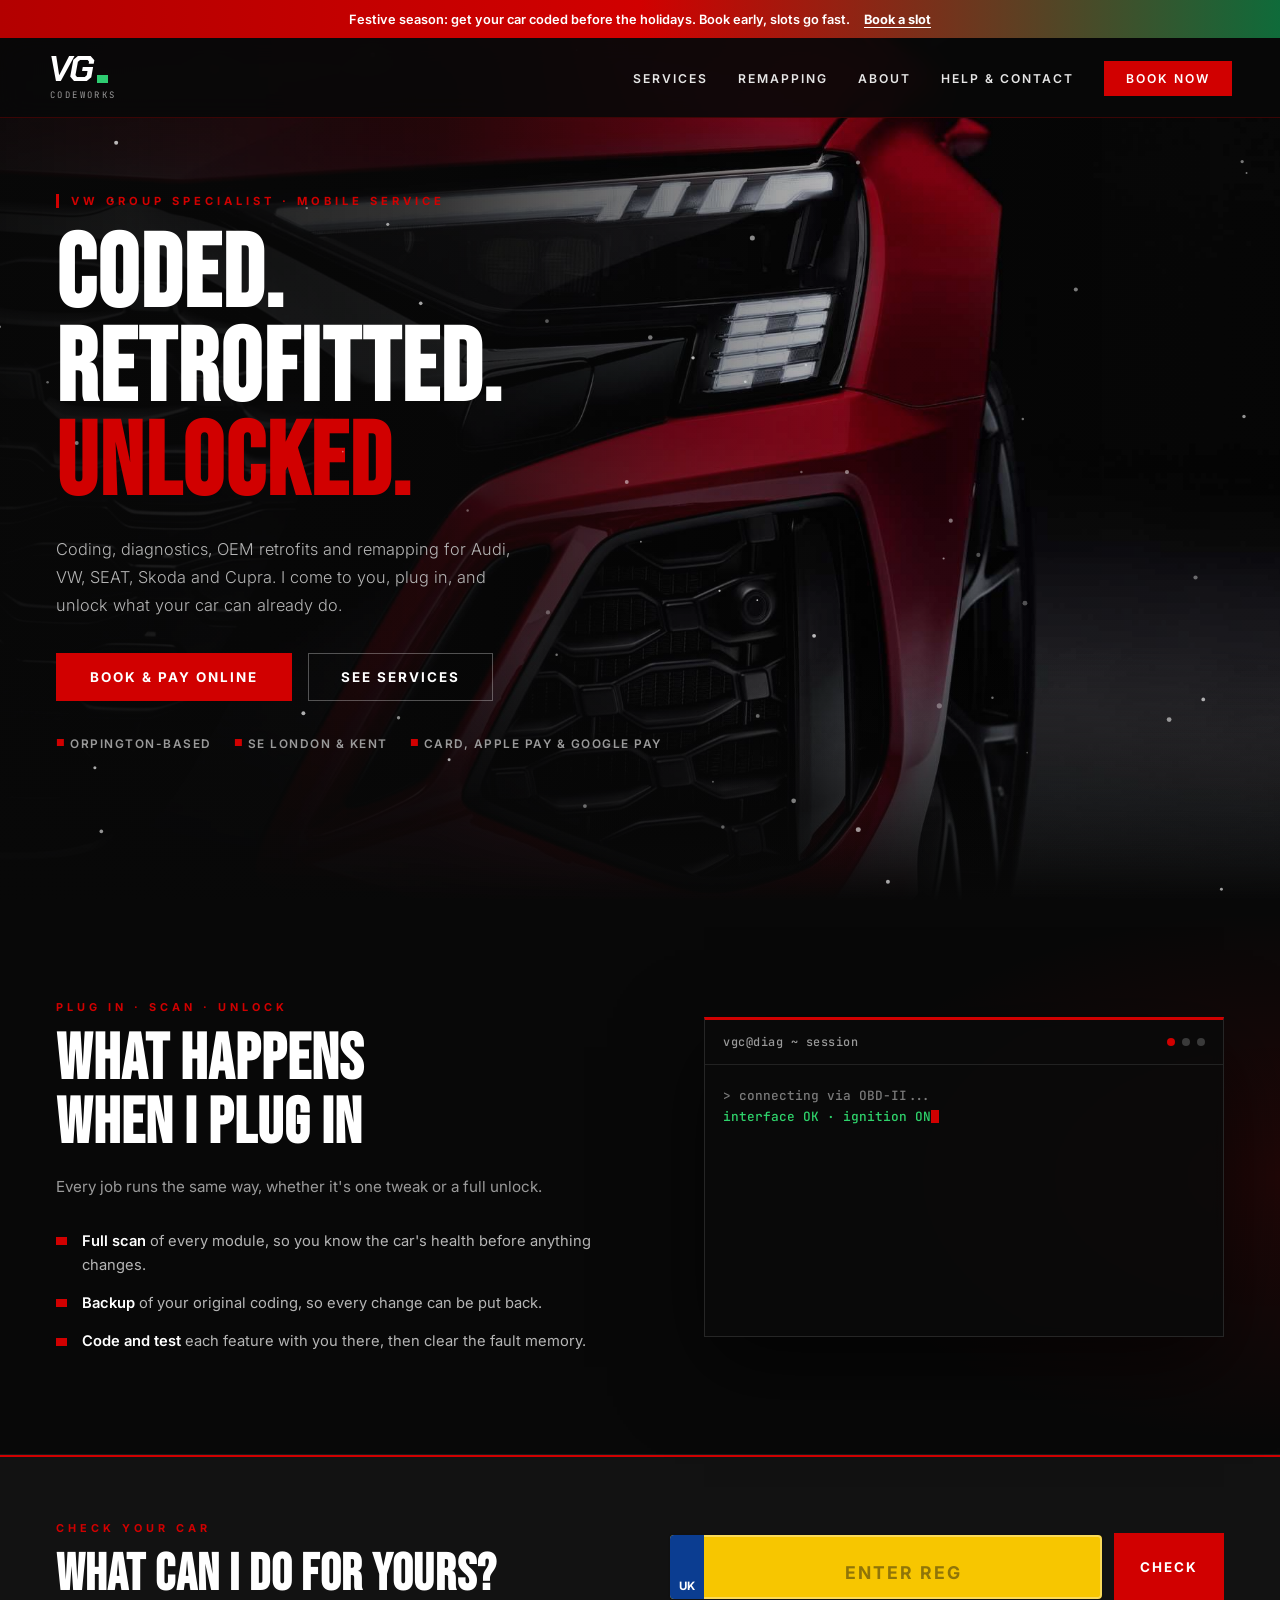
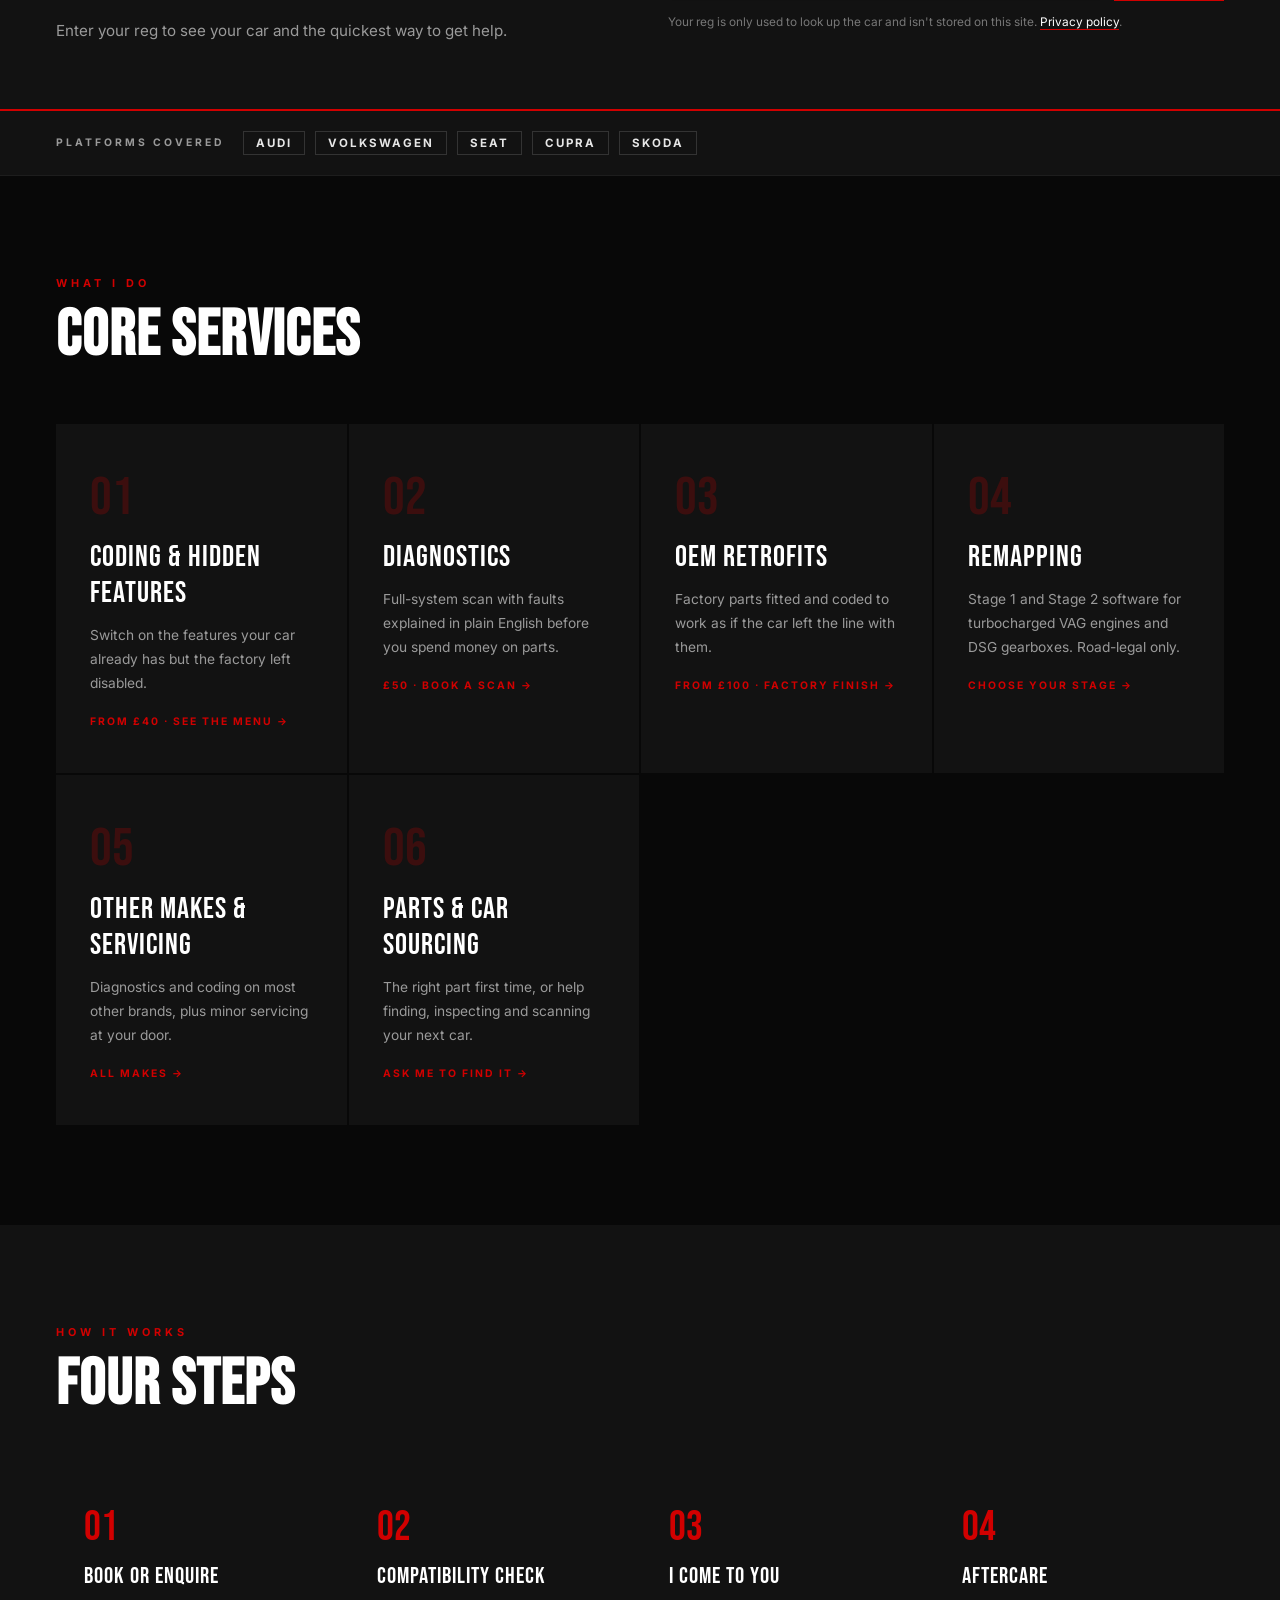
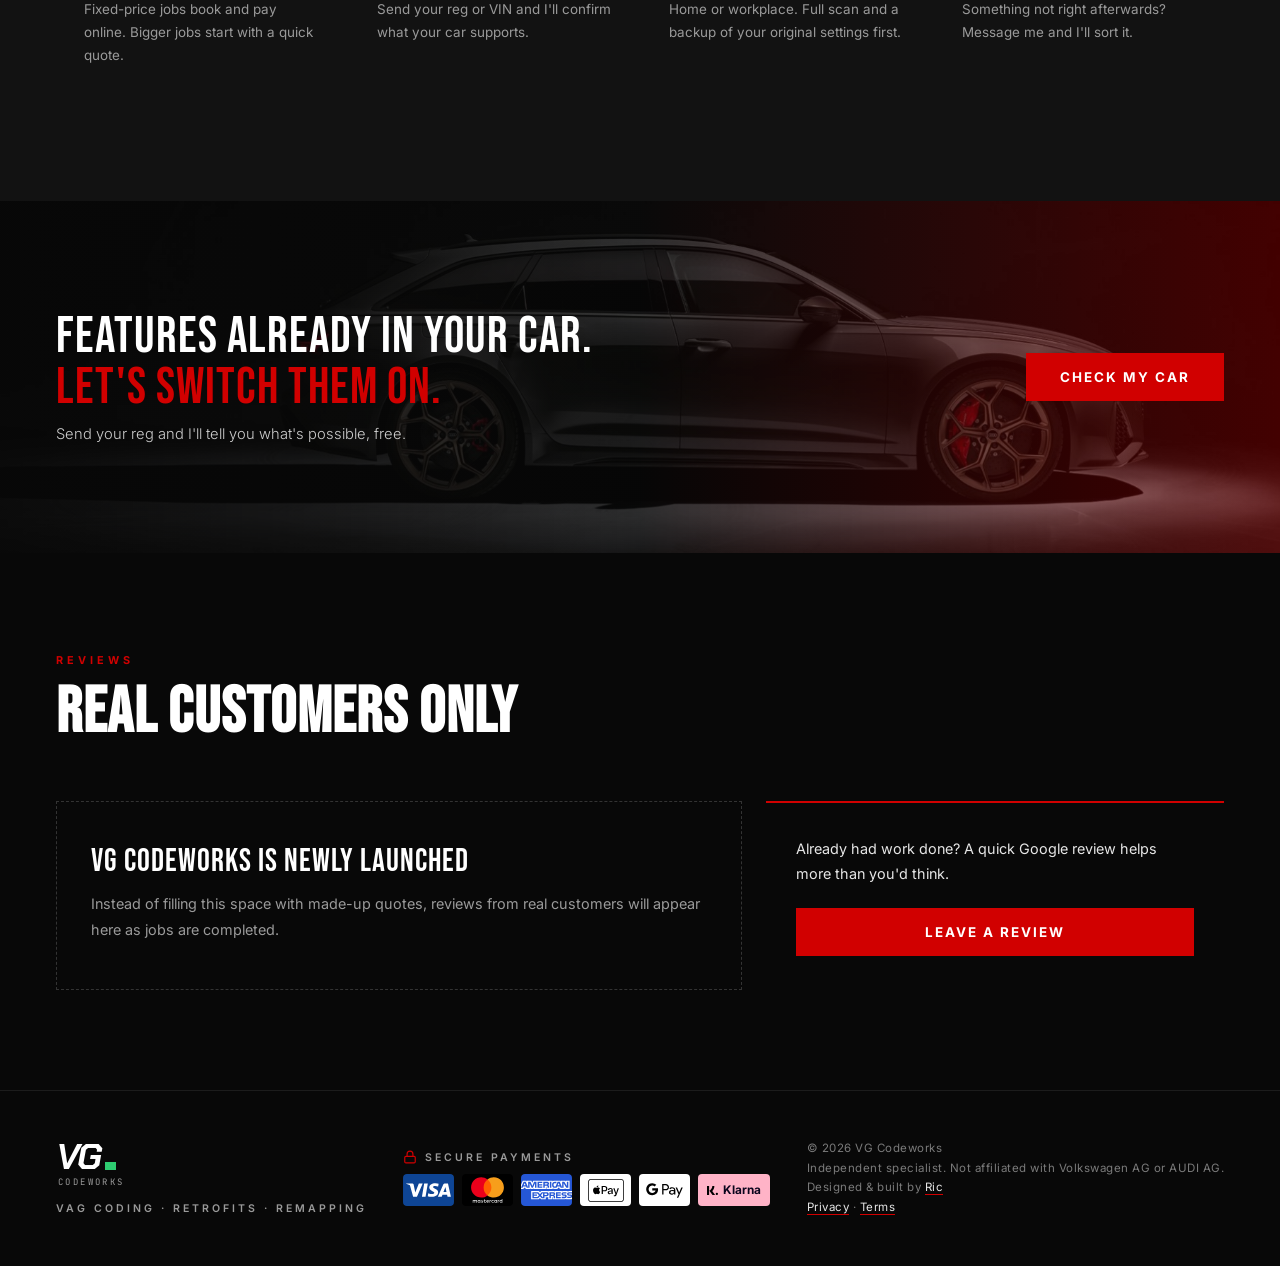
==== index.html @ bcd0b263 "Add files via upload" ====
<!DOCTYPE html>
<html lang="en-GB">
<head>
<meta charset="UTF-8">
<meta name="viewport" content="width=device-width, initial-scale=1.0">
<title>VG Codeworks | VAG Coding, Retrofits &amp; Remapping · South East London</title>
<meta name="description" content="Mobile VW Group coding, diagnostics, OEM retrofits and remapping for Audi, VW, SEAT, Skoda and Cupra. Based in Orpington, covering South East London and Kent.">
<meta name="theme-color" content="#080808">
<!-- EDIT: replace the domain once purchased (here and on every page) -->
<link rel="canonical" href="https://www.vgcodeworks.co.uk/">
<meta property="og:title" content="VG Codeworks | VAG Coding, Retrofits &amp; Remapping">
<meta property="og:description" content="Mobile VW Group coding, retrofits and remapping. Book and pay online. Orpington · South East London · Kent.">
<meta property="og:type" content="website">
<meta property="og:image" content="https://www.vgcodeworks.co.uk/images/hero-2.jpg">
<link rel="icon" href="images/icons/favicon.ico" sizes="any">
<link rel="icon" href="images/icons/icon.svg" type="image/svg+xml">
<link rel="apple-touch-icon" href="images/icons/apple-touch-icon.png">
<link rel="preconnect" href="https://fonts.googleapis.com">
<link rel="preconnect" href="https://fonts.gstatic.com" crossorigin>
<link href="https://fonts.googleapis.com/css2?family=Bebas+Neue&family=Chakra+Petch:ital,wght@1,700&family=Inter:wght@300;400;600;700&family=JetBrains+Mono:wght@500&display=swap" rel="stylesheet">
<link rel="preload" as="image" href="images/hero-2.jpg">
<link rel="stylesheet" href="styles.css">
<!-- EDIT: update email and URL once the domain is live -->
<script type="application/ld+json">
{
  "@context": "https://schema.org",
  "@type": "AutoRepair",
  "name": "VG Codeworks",
  "description": "Mobile VW Group coding, diagnostics, OEM retrofits and ECU remapping.",
  "url": "https://www.vgcodeworks.co.uk/",
  "telephone": "+44 7427 169493",
  "email": "v.gcodeworks@gmail.com",
  "areaServed": ["Orpington", "Bromley", "South East London", "Kent"],
  "address": { "@type": "PostalAddress", "addressLocality": "Orpington", "addressRegion": "Greater London", "addressCountry": "GB" },
  "openingHours": "Mo-Sa 08:00-18:00",
  "paymentAccepted": "Credit Card, Debit Card, Apple Pay, Google Pay, Klarna"
}
</script>
</head>
<body>

<nav>
  <a href="index.html" class="logo" aria-label="VG Codeworks home"><span class="logo-mark">VG<i></i></span><span class="logo-word">CODEWORKS</span></a>
  <button class="menu-btn" aria-expanded="false" aria-controls="nav-links">Menu</button>
  <ul class="nav-links" id="nav-links">
    <li><a href="services.html">Services</a></li>
    <li><a href="remapping.html">Remapping</a></li>
    <li><a href="about.html">About</a></li>
    <li><a href="contact.html">Help &amp; Contact</a></li>
    <li><a href="book.html" class="nav-cta">Book Now</a></li>
  </ul>
</nav>

<main>
<header class="hero" style="background-image: url('images/hero-2.jpg'); background-position: 70% center">
  <div class="hero-inner">
    <div class="eyebrow">VW Group Specialist · Mobile Service</div>
    <h1 class="hero-title">CODED.<br>RETROFITTED.<br><span class="r">UNLOCKED.</span></h1>
    <p class="hero-sub">Coding, diagnostics, OEM retrofits and remapping for Audi, VW, SEAT, Skoda and Cupra. I come to you, plug in, and unlock what your car can already do.</p>
    <div class="hero-actions">
      <a href="book.html" class="btn btn-primary">Book &amp; Pay Online</a>
      <a href="services.html" class="btn btn-ghost">See Services</a>
    </div>
    <div class="hero-meta">
      <span>Orpington-based</span>
      <span>SE London &amp; Kent</span>
      <span>Card, Apple Pay &amp; Google Pay</span>
    </div>
  </div>
</header>

<section class="session-section" aria-labelledby="session-title">
  <div class="session-inner">
    <div class="reveal">
      <p class="kicker">Plug In · Scan · Unlock</p>
      <h2 class="section-title" id="session-title">What Happens<br>When I Plug In</h2>
      <p class="section-lead">Every job runs the same way, whether it's one tweak or a full unlock.</p>
      <ul class="session-list">
        <li><b>Full scan</b> of every module, so you know the car's health before anything changes.</li>
        <li><b>Backup</b> of your original coding, so every change can be put back.</li>
        <li><b>Code and test</b> each feature with you there, then clear the fault memory.</li>
      </ul>
    </div>
    <div class="term reveal" aria-label="Example coding session: scan, backup, enable features, coding accepted" role="img">
      <div class="term-bar"><span>vgc@diag ~ session</span><i></i><i></i><i></i></div>
      <pre class="term-body" aria-hidden="true"></pre>
    </div>
  </div>
</section>


<section class="plate-section" data-plate-scope aria-labelledby="plate-title">
  <div class="plate-inner">
    <div>
      <p class="kicker">Check Your Car</p>
      <h2 class="section-title" id="plate-title">What Can I Do For Yours?</h2>
      <p class="section-lead">Enter your reg to see your car and the quickest way to get help.</p>
    </div>
    <div>
      <div class="plate-row" data-plate-widget>
        <div class="plate plate-lg"><span class="plate-band" aria-hidden="true">UK</span><input type="text" aria-label="Your registration" autocomplete="off" autocapitalize="characters" spellcheck="false" maxlength="8" placeholder="ENTER REG"></div>
        <button type="button" class="btn btn-primary plate-btn" data-plate-check>Check</button>
      </div>
      <div class="plate-result" data-plate-result role="status"></div>
      <p class="privacy-note">Your reg is only used to look up the car and isn't stored on this site. <a href="privacy.html">Privacy policy</a>.</p>
    </div>
  </div>
</section>

<div class="brands">
  <span class="brands-label">Platforms Covered</span>
  <div class="brand-tags">
    <span class="brand-tag">Audi</span>
    <span class="brand-tag">Volkswagen</span>
    <span class="brand-tag">SEAT</span>
    <span class="brand-tag">Cupra</span>
    <span class="brand-tag">Skoda</span>
  </div>
</div>

<section class="bg-black">
  <div class="section-header reveal">
    <p class="kicker">What I Do</p>
    <h2 class="section-title">Core Services</h2>
  </div>
  <div class="services-grid">
    <a href="services.html#coding" class="service-card reveal">
      <div class="service-number">01</div>
      <div class="service-name">Coding &amp; Hidden Features</div>
      <p class="service-desc">Switch on the features your car already has but the factory left disabled.</p>
      <span class="service-tag">From £40 · see the menu →</span>
    </a>
    <a href="services.html#services" class="service-card reveal">
      <div class="service-number">02</div>
      <div class="service-name">Diagnostics</div>
      <p class="service-desc">Full-system scan with faults explained in plain English before you spend money on parts.</p>
      <span class="service-tag">£50 · book a scan →</span>
    </a>
    <a href="services.html#services" class="service-card reveal">
      <div class="service-number">03</div>
      <div class="service-name">OEM Retrofits</div>
      <p class="service-desc">Factory parts fitted and coded to work as if the car left the line with them.</p>
      <span class="service-tag">From £100 · factory finish →</span>
    </a>
    <a href="remapping.html" class="service-card reveal">
      <div class="service-number">04</div>
      <div class="service-name">Remapping</div>
      <p class="service-desc">Stage 1 and Stage 2 software for turbocharged VAG engines and DSG gearboxes. Road-legal only.</p>
      <span class="service-tag">Choose your stage →</span>
    </a>
    <a href="services.html#other" class="service-card reveal">
      <div class="service-number">05</div>
      <div class="service-name">Other Makes &amp; Servicing</div>
      <p class="service-desc">Diagnostics and coding on most other brands, plus minor servicing at your door.</p>
      <span class="service-tag">All makes →</span>
    </a>
    <a href="services.html#sourcing" class="service-card reveal">
      <div class="service-number">06</div>
      <div class="service-name">Parts &amp; Car Sourcing</div>
      <p class="service-desc">The right part first time, or help finding, inspecting and scanning your next car.</p>
      <span class="service-tag">Ask me to find it →</span>
    </a>
  </div>
</section>

<section class="bg-charcoal">
  <div class="section-header reveal">
    <p class="kicker">How It Works</p>
    <h2 class="section-title">Four Steps</h2>
  </div>
  <div class="steps">
    <div class="step reveal"><h3>Book or Enquire</h3><p>Fixed-price jobs book and pay online. Bigger jobs start with a quick quote.</p></div>
    <div class="step reveal"><h3>Compatibility Check</h3><p>Send your reg or VIN and I'll confirm what your car supports.</p></div>
    <div class="step reveal"><h3>I Come To You</h3><p>Home or workplace. Full scan and a backup of your original settings first.</p></div>
    <div class="step reveal"><h3>Aftercare</h3><p>Something not right afterwards? Message me and I'll sort it.</p></div>
  </div>
</section>

<div class="img-band" style="background-image: url('images/studio-rs6-side.jpg'); background-position: 60% 62%">
  <div class="reveal">
    <div class="band-title">FEATURES ALREADY IN YOUR CAR.<br><span>LET'S SWITCH THEM ON.</span></div>
    <p class="band-sub">Send your reg and I'll tell you what's possible, free.</p>
  </div>
  <a href="contact.html" class="btn btn-primary">Check My Car</a>
</div>

<section class="bg-black">
  <div class="section-header reveal">
    <p class="kicker">Reviews</p>
    <h2 class="section-title">Real Customers Only</h2>
  </div>
  <div class="reviews-wrap">
    <div class="review-empty reveal">
      <!-- EDIT: once you have Google reviews, replace this block with 2–3 real ones (first name + car only) -->
      <h3>VG Codeworks Is Newly Launched</h3>
      <p>Instead of filling this space with made-up quotes, reviews from real customers will appear here as jobs are completed.</p>
    </div>
    <div class="review-side reveal">
      <p>Already had work done? A quick Google review helps more than you'd think.</p>
      <!-- EDIT: your Google Business Profile review link -->
      <a href="#" class="btn btn-primary" style="text-align:center">Leave a Review</a>
    </div>
  </div>
</section>
</main>

<footer>
  <div>
    <a href="index.html" class="logo" aria-label="VG Codeworks home"><span class="logo-mark">VG<i></i></span><span class="logo-word">CODEWORKS</span></a>
    <div class="footer-tagline">VAG Coding · Retrofits · Remapping</div>
  </div>
  <!-- EDIT: only list the methods switched on in your Stripe account -->
  <div class="footer-pay">
    <p class="footer-pay-label"><svg viewBox="0 0 24 24" aria-hidden="true"><rect x="3" y="11" width="18" height="11" rx="2"/><path d="M7 11V7a5 5 0 0 1 10 0v4"/></svg>Secure payments</p>
    <ul class="pay-chips" aria-label="Accepted payment methods">
      <li><img class="pay-card" src="images/pay/visa.svg" alt="Visa" width="51" height="32"></li>
      <li><img class="pay-card" src="images/pay/mastercard.svg" alt="Mastercard" width="51" height="32"></li>
      <li><img class="pay-card" src="images/pay/amex.svg" alt="American Express" width="51" height="32"></li>
      <li class="pay-chip"><img src="images/pay/applepay.svg" alt="Apple Pay" width="36" height="23"></li>
      <li class="pay-chip gpay"><img src="images/pay/googlepay.svg" alt="Google Pay" width="38" height="15"></li>
      <li class="pay-chip klarna"><img src="images/pay/klarna.svg" alt="" width="12" height="12">Klarna</li>
    </ul>
  </div>
  <div class="footer-copy">© <span class="yr"></span> VG Codeworks<br>Independent specialist. Not affiliated with Volkswagen AG or AUDI AG.<br>Designed &amp; built by <a href="https://ric-lee.co.uk" target="_blank" rel="noopener">Ric</a><br><a href="privacy.html">Privacy</a> · <a href="terms.html">Terms</a></div>
</footer>

<script src="config.js"></script>
<script src="main.js"></script>
</body>
</html>
---- styles.css ----
/* VG Codeworks — shared styles */
*, *::before, *::after { box-sizing: border-box; margin: 0; padding: 0; }

:root {
  --black: #080808;
  --charcoal: #121212;
  --mid: #1b1b1b;
  --line: #262626;
  --red: #d10000;
  --red-bright: #ff1a1a;
  --white: #ffffff;
  --grey: #9a9a9a;
  --light: #e6e6e6;
  --mono: 'JetBrains Mono', ui-monospace, monospace;
}

html { scroll-behavior: smooth; }
body { background: var(--black); color: var(--white); font-family: 'Inter', system-ui, sans-serif; overflow-x: hidden; -webkit-font-smoothing: antialiased; }
a { color: inherit; }
img { max-width: 100%; display: block; }
:focus-visible { outline: 2px solid var(--red); outline-offset: 3px; }

/* ── LOGO: italic VG + cursor, CODEWORKS underneath ── */
.logo { display: inline-flex; flex-direction: column; align-items: flex-start; gap: 6px; text-decoration: none; color: var(--white); }
.logo-mark { display: inline-flex; align-items: flex-end; gap: 5px; font-family: 'Chakra Petch', sans-serif; font-weight: 700; font-style: italic; font-size: 2.3rem; line-height: 0.78; letter-spacing: -2px; }
.logo-mark i { display: inline-block; width: 11px; height: 8px; background: var(--red); animation: blink 1.1s steps(1) infinite; }
.logo-word { font-family: var(--mono); font-size: 0.56rem; letter-spacing: 2.4px; color: var(--grey); padding-left: 2px; }
@keyframes blink { 50% { opacity: 0; } }

/* ── NAV ── */
nav {
  position: fixed; top: 0; left: 0; right: 0; z-index: 100;
  display: flex; align-items: center; justify-content: space-between;
  padding: 16px 48px;
  background: rgba(8,8,8,0.9); backdrop-filter: blur(12px);
  border-bottom: 1px solid rgba(209,0,0,0.25);
}
.nav-links { display: flex; gap: 30px; list-style: none; align-items: center; }
.nav-links a { color: var(--light); text-decoration: none; font-size: 0.76rem; font-weight: 600; letter-spacing: 2px; text-transform: uppercase; transition: color 0.2s; padding: 6px 0; border-bottom: 2px solid transparent; }
.nav-links a:hover { color: var(--red); }
.nav-links a[aria-current="page"] { color: var(--white); border-bottom-color: var(--red); }
.nav-links a.nav-cta { background: var(--red); color: var(--white); padding: 10px 22px; border: none; }
.nav-links a.nav-cta:hover { background: var(--red-bright); }
.menu-btn { display: none; background: none; border: 1px solid #333; color: var(--white); padding: 10px 14px; font: 600 0.75rem 'Inter'; letter-spacing: 2px; text-transform: uppercase; cursor: pointer; }

/* ── BUTTONS ── */
.btn { display: inline-block; text-decoration: none; cursor: pointer; border: none; font: 700 0.84rem 'Inter', sans-serif; letter-spacing: 2px; text-transform: uppercase; padding: 16px 34px; transition: background 0.2s, transform 0.15s, border-color 0.2s, color 0.2s; }
.btn-primary { background: var(--red); color: var(--white); }
.btn-primary:hover { background: var(--red-bright); transform: translateY(-2px); }
.btn-ghost { background: transparent; color: var(--white); border: 1px solid rgba(255,255,255,0.3); padding: 15px 32px; }
.btn-ghost:hover { border-color: var(--red); color: var(--red); }
.btn-dark { background: var(--black); color: var(--white); }
.btn-dark:hover { background: #1c1c1c; }

/* ── SHARED TEXT ── */
.eyebrow { display: inline-block; font-size: 0.7rem; font-weight: 700; letter-spacing: 4px; text-transform: uppercase; color: var(--red); border-left: 3px solid var(--red); padding-left: 12px; margin-bottom: 22px; }
.hero-title { font-family: 'Bebas Neue', sans-serif; font-size: clamp(3.6rem, 8vw, 7.2rem); line-height: 0.92; letter-spacing: 2px; margin-bottom: 24px; }
.hero-title .r { color: var(--red); }
.hero-sub { font-size: 1.02rem; font-weight: 300; color: #b5b5b5; max-width: 480px; line-height: 1.7; margin-bottom: 34px; }
.hero-actions { display: flex; gap: 16px; flex-wrap: wrap; }
.hero-meta { display: flex; gap: 22px; flex-wrap: wrap; margin-top: 36px; font-size: 0.74rem; font-weight: 600; letter-spacing: 1.5px; text-transform: uppercase; color: var(--grey); }
.hero-meta span::before { content: '■ '; color: var(--red); font-size: 0.6rem; vertical-align: 2px; }

section { padding: 100px 56px; }
.section-header { margin-bottom: 56px; max-width: 760px; }
.kicker { font-size: 0.68rem; font-weight: 700; letter-spacing: 4px; text-transform: uppercase; color: var(--red); margin-bottom: 14px; }
.section-title { font-family: 'Bebas Neue', sans-serif; font-size: clamp(2.8rem, 5vw, 4.6rem); letter-spacing: 1px; line-height: 1; }
.section-lead { color: var(--grey); font-size: 0.95rem; line-height: 1.75; margin-top: 18px; }

/* ── HOME HERO: one fixed full-bleed image ── */
.hero { position: relative; min-height: 100vh; display: flex; align-items: center; overflow: hidden; background-color: var(--black); background-size: cover; background-repeat: no-repeat; }
.hero::before {
  content: ''; position: absolute; inset: 0;
  background:
    linear-gradient(90deg, rgba(8,8,8,0.96) 0%, rgba(8,8,8,0.82) 34%, rgba(8,8,8,0.25) 68%, rgba(8,8,8,0.1) 100%),
    linear-gradient(0deg, #080808 0%, rgba(8,8,8,0) 28%);
}
.hero-inner { position: relative; z-index: 2; width: 100%; max-width: 760px; padding: 130px 56px 90px; }

/* Moving photo layer (made by main.js) */
.bg-move { position: absolute; inset: -3%; z-index: 0; background-size: cover; background-repeat: no-repeat; pointer-events: none;
  will-change: transform; animation: bg-settle 7s ease-out both, bg-drift 24s ease-in-out 7s infinite alternate; }
.page-hero.portrait .bg-move { background-size: auto 100%; }
.img-band .bg-move { animation: bg-drift 24s ease-in-out infinite alternate; }
.hero::before, .page-hero::before, .img-band::before { z-index: 1; }
.img-band > .bg-move { position: absolute; z-index: 0; }
@keyframes bg-settle { from { scale: 1.08; opacity: 0.4; } to { scale: 1; opacity: 1; } }
@keyframes bg-drift { from { translate: 0 0; } to { translate: -2% -1%; } }

/* Homepage coding terminal */
.session-section { background: radial-gradient(ellipse 60% 80% at 100% 50%, rgba(209,0,0,0.12), transparent 60%), var(--black); border-bottom: 1px solid #1a1a1a; }
.session-inner { max-width: 1200px; margin: 0 auto; display: grid; grid-template-columns: minmax(0, 1fr) minmax(0, 520px); gap: 64px; align-items: center; }
.session-list { list-style: none; margin-top: 28px; display: grid; gap: 14px; }
.session-list li { position: relative; padding-left: 26px; color: #b5b5b5; font-size: 0.92rem; line-height: 1.65; }
.session-list li::before { content: ''; position: absolute; left: 0; top: 0.55em; width: 11px; height: 8px; background: var(--red); }
.session-list b { color: var(--white); font-weight: 600; }
.term { background: rgba(10,10,10,0.86); border: 1px solid #262626; border-top: 3px solid var(--red); box-shadow: 0 30px 80px rgba(0,0,0,0.6); backdrop-filter: blur(6px); -webkit-backdrop-filter: blur(6px); }
.term-bar { display: flex; align-items: center; gap: 7px; padding: 14px 18px; border-bottom: 1px solid #222; font: 500 0.74rem 'JetBrains Mono', monospace; color: #9a9a9a; letter-spacing: 0.5px; }
.term-bar span { flex: 1; }
.term-bar i { width: 8px; height: 8px; border-radius: 50%; background: #3a3a3a; }
.term-bar i:first-of-type { background: var(--red); }
.term-body { margin: 0; padding: 20px 18px 22px; height: 21.2em; overflow: hidden; font: 500 0.8rem/1.65 'JetBrains Mono', monospace; color: #f2f2f2; white-space: pre-wrap; }
.term-body .g { color: #7a7a7a; } .term-body .ok { color: #2fd36b; } .term-body .r { color: #ff3030; }
.term-cursor { display: inline-block; width: 0.6em; height: 1.05em; background: var(--red); vertical-align: -0.18em; animation: blink 1.1s steps(1) infinite; }
@media (max-width: 960px) {
  .session-inner { grid-template-columns: 1fr; gap: 36px; }
  .term-body { font-size: 0.74rem; }
}

/* ── INNER PAGE HERO: full-width background image ── */
.page-hero {
  position: relative; min-height: 78vh; display: flex; align-items: center; overflow: hidden;
  padding: 140px 56px 90px;
  background-color: var(--black); background-size: cover; background-repeat: no-repeat;
  border-bottom: 2px solid var(--red);
}
/* Portrait photos: full height on the right, so they stay sharp on wide screens */
.page-hero.portrait { background-size: auto 100%; }
.page-hero::before {
  content: ''; position: absolute; inset: 0;
  background:
    linear-gradient(90deg, rgba(8,8,8,0.97) 0%, rgba(8,8,8,0.86) 36%, rgba(8,8,8,0.35) 68%, rgba(8,8,8,0.12) 100%),
    linear-gradient(0deg, rgba(8,8,8,0.9) 0%, rgba(8,8,8,0) 32%);
}
.page-hero.portrait::before {
  background:
    linear-gradient(90deg, rgba(8,8,8,1) 0%, rgba(8,8,8,0.97) 62%, rgba(8,8,8,0.6) 76%, rgba(8,8,8,0.08) 94%),
    linear-gradient(0deg, rgba(8,8,8,0.9) 0%, rgba(8,8,8,0) 32%);
}
.page-hero-inner { position: relative; z-index: 2; max-width: 720px; }
.page-hero .hero-title { font-size: clamp(3.2rem, 6.5vw, 6rem); }

/* ── IMAGE BAND: full-width section with a photo behind ── */
.img-band { position: relative; padding: 110px 56px; background-color: var(--black); background-size: cover; background-repeat: no-repeat; display: flex; align-items: center; justify-content: space-between; gap: 40px; flex-wrap: wrap; overflow: hidden; }
.img-band::before { content: ''; position: absolute; inset: 0; background: linear-gradient(90deg, rgba(8,8,8,0.94) 0%, rgba(8,8,8,0.78) 50%, rgba(120,0,0,0.55) 100%); }
.img-band > * { position: relative; z-index: 2; }
.band-title { font-family: 'Bebas Neue', sans-serif; font-size: clamp(2.4rem, 4vw, 4.4rem); line-height: 1; letter-spacing: 1px; }
.band-title span { color: var(--red); }
.band-sub { font-size: 0.92rem; color: rgba(255,255,255,0.8); margin-top: 12px; font-weight: 300; }

/* ── BRANDS STRIP ── */
.brands { background: var(--charcoal); border-top: 2px solid var(--red); border-bottom: 1px solid #1d1d1d; padding: 20px 56px; display: flex; align-items: center; gap: 18px; flex-wrap: wrap; }
.brands-label { font-size: 0.65rem; font-weight: 700; letter-spacing: 3px; text-transform: uppercase; color: var(--grey); }
.brand-tags { display: flex; gap: 10px; flex-wrap: wrap; }
.brand-tag { font-size: 0.72rem; font-weight: 700; letter-spacing: 2px; text-transform: uppercase; color: var(--light); padding: 4px 12px; border: 1px solid #333; }

/* ── CARDS ── */
.services-grid { display: grid; grid-template-columns: repeat(auto-fit, minmax(250px, 1fr)); gap: 2px; }
.service-card { background: var(--charcoal); padding: 44px 34px; border-top: 3px solid transparent; position: relative; overflow: hidden; transition: border-color 0.25s, background 0.25s; text-decoration: none; display: block; }
.service-card::before { content: ''; position: absolute; bottom: 0; left: 0; width: 0; height: 2px; background: var(--red); transition: width 0.3s ease; }
.service-card:hover { border-color: var(--red); background: #171717; }
.service-card:hover::before { width: 100%; }
.service-number { font-family: 'Bebas Neue', sans-serif; font-size: 3.4rem; color: rgba(209,0,0,0.22); line-height: 1; margin-bottom: 14px; }
.service-name { font-family: 'Bebas Neue', sans-serif; font-size: 1.9rem; letter-spacing: 1px; margin-bottom: 12px; }
.service-desc { font-size: 0.86rem; color: var(--grey); line-height: 1.75; }
.service-tag { display: inline-block; margin-top: 20px; font-size: 0.65rem; font-weight: 700; letter-spacing: 2px; text-transform: uppercase; color: var(--red); }

/* Coding menu */
.menu-grid { display: grid; grid-template-columns: repeat(auto-fit, minmax(300px, 1fr)); gap: 24px; }
.menu-col { background: var(--black); border: 1px solid var(--line); padding: 30px 28px; }
.menu-col h3 { font-family: 'Bebas Neue', sans-serif; font-size: 1.6rem; letter-spacing: 1px; margin-bottom: 16px; display: flex; justify-content: space-between; align-items: baseline; }
.menu-col h3 small { font-family: 'Inter'; font-size: 0.62rem; letter-spacing: 2px; color: var(--red); font-weight: 700; }
.menu-list { list-style: none; }
.menu-list li { display: flex; justify-content: space-between; align-items: flex-start; gap: 14px; padding: 12px 0; border-bottom: 1px dashed #262626; font-size: 0.88rem; color: var(--light); }
.menu-list li:last-child { border-bottom: none; }
.menu-list li > span:first-child { display: flex; flex-direction: column; gap: 3px; }
.menu-list li small { font-size: 0.75rem; color: var(--grey); line-height: 1.45; }
.menu-list .price { font-family: var(--mono); font-size: 0.82rem; color: var(--white); white-space: nowrap; padding-top: 1px; }
.menu-note { margin-top: 28px; font-size: 0.8rem; color: var(--grey); line-height: 1.7; }

/* Stages */
.stages-grid { display: grid; grid-template-columns: repeat(2, minmax(0, 1fr)); gap: 24px; }
.stage-card { background: var(--mid); padding: 40px 34px; position: relative; border-left: 3px solid var(--red); transition: transform 0.2s; }
.stage-card:hover { transform: translateY(-4px); }
.stage-label { font-family: 'Bebas Neue', sans-serif; font-size: 4rem; color: rgba(255,255,255,0.06); position: absolute; top: 12px; right: 22px; line-height: 1; }
.stage-badge { display: inline-block; background: var(--red); font-size: 0.65rem; font-weight: 700; letter-spacing: 3px; text-transform: uppercase; padding: 4px 12px; margin-bottom: 18px; }
.stage-title { font-family: 'Bebas Neue', sans-serif; font-size: 2rem; margin-bottom: 12px; letter-spacing: 1px; }
.stage-desc { font-size: 0.86rem; color: var(--grey); line-height: 1.75; }
.stage-gains { margin-top: 20px; display: flex; flex-direction: column; gap: 6px; }
.stage-gain { font-size: 0.8rem; font-weight: 600; color: var(--red); }
.notice { margin-top: 32px; background: var(--charcoal); border: 1px solid var(--line); border-left: 3px solid var(--red); padding: 22px 26px; font-size: 0.86rem; color: var(--light); line-height: 1.75; }
.notice strong { color: var(--white); }

/* Process */
.steps { display: grid; grid-template-columns: repeat(4, minmax(0, 1fr)); gap: 2px; counter-reset: step; }
.step { background: var(--charcoal); padding: 34px 28px; counter-increment: step; }
.step::before { content: '0' counter(step); display: block; font-family: 'Bebas Neue'; font-size: 2.6rem; color: var(--red); line-height: 1; margin-bottom: 14px; }
.step h3 { font-family: 'Bebas Neue'; font-size: 1.45rem; font-weight: 400; letter-spacing: 1px; margin-bottom: 8px; }
.step p { font-size: 0.84rem; color: var(--grey); line-height: 1.7; }

/* About */
.prose p { color: var(--light); font-size: 0.98rem; line-height: 1.85; margin-top: 18px; max-width: 720px; }
.prose p.muted { color: var(--grey); }
.creds { list-style: none; margin-top: 30px; display: flex; flex-direction: column; gap: 14px; }
.creds li { display: flex; gap: 14px; font-size: 0.9rem; color: var(--light); line-height: 1.6; }
.creds li::before { content: '//'; color: var(--red); font-weight: 700; font-size: 0.78rem; padding-top: 2px; flex-shrink: 0; }

/* Book & pay */
.book-grid { display: grid; grid-template-columns: repeat(auto-fit, minmax(270px, 1fr)); gap: 24px; }
.book-card { background: var(--black); border: 1px solid var(--line); padding: 32px 28px; display: flex; flex-direction: column; gap: 14px; transition: border-color 0.2s; }
.book-card:hover { border-color: var(--red); }
.book-card.featured { border-top: 3px solid var(--red); }
.book-meta { display: flex; justify-content: space-between; font-family: var(--mono); font-size: 0.72rem; letter-spacing: 1px; color: var(--grey); }
.book-card h3 { font-family: 'Bebas Neue', sans-serif; font-weight: 400; font-size: 2rem; letter-spacing: 1px; line-height: 1; }
.book-price { font-family: 'Bebas Neue', sans-serif; font-size: 2.6rem; color: var(--red); line-height: 1; }
.book-price small { font-family: 'Inter'; font-size: 0.75rem; color: var(--grey); letter-spacing: 0.5px; margin-left: 6px; }
.book-card ul { list-style: none; display: flex; flex-direction: column; gap: 8px; flex-grow: 1; }
.book-card li { font-size: 0.86rem; color: var(--light); line-height: 1.5; display: flex; gap: 10px; }
.book-card li::before { content: '//'; color: var(--red); font-weight: 700; font-size: 0.75rem; flex-shrink: 0; padding-top: 2px; }
.book-card .btn { text-align: center; margin-top: 6px; }
.book-flag { align-self: flex-start; background: var(--red); color: var(--white); font-size: 0.62rem; font-weight: 700; letter-spacing: 2px; text-transform: uppercase; padding: 4px 10px; }
.sub-head { font-family: 'Bebas Neue', sans-serif; font-weight: 400; font-size: 1.7rem; letter-spacing: 1px; color: var(--light); margin: 0 0 20px; }
.book-grid + .sub-head { margin-top: 56px; }
.pay-trust { margin-top: 32px; display: flex; flex-wrap: wrap; gap: 14px 32px; align-items: center; font-size: 0.84rem; color: var(--grey); }
.pay-trust span { display: inline-flex; align-items: center; gap: 8px; }
.pay-trust svg { width: 18px; height: 18px; stroke: var(--red); fill: none; stroke-width: 2; flex-shrink: 0; }
.pay-methods { margin-top: 18px; }

/* Reviews */
.reviews-wrap { display: grid; grid-template-columns: 1.2fr 0.8fr; gap: 24px; }
.review-empty { background: var(--black); border: 1px dashed #333; padding: 40px 34px; }
.review-empty h3 { font-family: 'Bebas Neue'; font-weight: 400; font-size: 2rem; letter-spacing: 1px; margin-bottom: 10px; }
.review-empty p { color: var(--grey); font-size: 0.9rem; line-height: 1.75; }
.review-side { background: var(--black); border-top: 2px solid var(--red); padding: 34px 30px; display: flex; flex-direction: column; justify-content: space-between; gap: 22px; }
.review-side p { font-size: 0.9rem; color: var(--light); line-height: 1.7; }

/* FAQ */
.faq-list { max-width: 860px; border-top: 1px solid var(--line); }
details { border-bottom: 1px solid var(--line); }
summary { cursor: pointer; list-style: none; padding: 22px 0; display: flex; justify-content: space-between; gap: 20px; font-weight: 600; font-size: 0.98rem; }
summary::-webkit-details-marker { display: none; }
summary::after { content: '+'; color: var(--red); font-size: 1.4rem; line-height: 1; transition: transform 0.2s; }
details[open] summary::after { transform: rotate(45deg); }
details p { color: var(--grey); font-size: 0.92rem; line-height: 1.8; padding: 0 0 24px; max-width: 760px; }

/* Contact */
.contact { display: grid; grid-template-columns: minmax(0, 0.9fr) minmax(0, 1.1fr); gap: 72px; align-items: start; }
.contact-detail { display: flex; gap: 18px; margin-top: 30px; align-items: flex-start; }
.contact-icon { width: 44px; height: 44px; background: var(--red); display: flex; align-items: center; justify-content: center; flex-shrink: 0; }
.contact-icon svg { width: 20px; height: 20px; stroke: #fff; fill: none; stroke-width: 2; }
.contact-detail-text { font-size: 0.9rem; color: var(--grey); line-height: 1.6; }
.contact-detail-text strong { display: block; color: var(--white); font-weight: 600; margin-bottom: 2px; }
.contact-detail-text a { color: var(--light); text-decoration: none; }
.contact-detail-text a:hover { color: var(--red); }
form { display: flex; flex-direction: column; gap: 16px; }
.form-row { display: grid; grid-template-columns: 1fr 1fr; gap: 16px; }
.field { display: flex; flex-direction: column; gap: 6px; }
.field label { font-size: 0.68rem; font-weight: 700; letter-spacing: 2px; text-transform: uppercase; color: var(--grey); }
.field input, .field select, .field textarea { background: var(--black); border: 1px solid #2a2a2a; color: var(--white); padding: 14px 16px; font: 0.9rem 'Inter', sans-serif; outline: none; transition: border-color 0.2s; -webkit-appearance: none; border-radius: 0; }
.field input:focus, .field select:focus, .field textarea:focus { border-color: var(--red); }
.field select option { background: #1a1a1a; }
.field textarea { resize: vertical; min-height: 120px; }
.form-status { font-size: 0.84rem; color: var(--grey); min-height: 1.2em; }
.hp { position: absolute; left: -9999px; }

/* Section backgrounds */
.bg-black { background: var(--black); }
.bg-charcoal { background: var(--charcoal); }

/* ── FOOTER ── */
footer { background: var(--black); border-top: 1px solid #1c1c1c; padding: 48px 56px; display: flex; align-items: center; justify-content: space-between; flex-wrap: wrap; gap: 28px; }
.footer-tagline { font-size: 0.66rem; font-weight: 600; letter-spacing: 3px; text-transform: uppercase; color: var(--grey); margin-top: 14px; }
/* Accepted payments */
.footer-pay { display: flex; flex-direction: column; gap: 10px; }
.footer-pay-label { display: flex; align-items: center; gap: 8px; font-size: 0.66rem; font-weight: 600; letter-spacing: 3px; text-transform: uppercase; color: var(--grey); }
.footer-pay-label svg { width: 14px; height: 14px; stroke: var(--red); fill: none; stroke-width: 2; }
.pay-chips { list-style: none; display: flex; flex-wrap: wrap; gap: 8px; }
.pay-card { display: block; width: 51px; height: 32px; border-radius: 4px; }
.pay-chip {
  display: inline-flex; align-items: center; justify-content: center; gap: 5px;
  width: 51px; height: 32px; background: #ffffff; border-radius: 4px;
}
.pay-chip img { display: block; height: 23px; width: auto; }
.pay-chip.gpay img { height: 15px; }
.pay-chip.klarna { background: #ffb3c7; width: auto; padding: 0 9px; font-family: 'Inter', sans-serif; font-size: 0.74rem; font-weight: 700; color: #0b051d; }
.pay-chip.klarna img { height: 11px; }
.footer-copy { font-size: 0.72rem; color: #7a7a7a; letter-spacing: 0.5px; line-height: 1.7; }
.footer-copy a { color: var(--light); text-decoration: none; border-bottom: 1px solid var(--red); }
.footer-copy a:hover { color: var(--red); }

/* Reveal on scroll */
.reveal { opacity: 0; transform: translateY(18px); transition: opacity 0.6s ease, transform 0.6s ease; }
.reveal.in { opacity: 1; transform: none; }

/* ── RESPONSIVE ── */
@media (max-width: 960px) {
  nav { padding: 12px 20px; }
  .menu-btn { display: block; }
  .nav-links { display: none; position: absolute; top: 100%; left: 0; right: 0; flex-direction: column; gap: 0; background: #0b0b0b; border-bottom: 1px solid var(--line); }
  .nav-links.open { display: flex; }
  .nav-links li { width: 100%; }
  .nav-links a, .nav-links a.nav-cta { display: block; padding: 16px 20px; border: none; border-top: 1px solid #1a1a1a; }
  .nav-links a[aria-current="page"] { border-left: 3px solid var(--red); }
  .hero { align-items: flex-end; }
  .hero::before { background: linear-gradient(0deg, rgba(8,8,8,0.97) 0%, rgba(8,8,8,0.85) 45%, rgba(8,8,8,0.3) 100%); }
  .hero-inner { padding: 120px 20px 64px; }
  .page-hero { min-height: 86vh; align-items: flex-end; padding: 120px 20px 64px; }
  .page-hero.portrait { background-size: cover; background-position: center !important; }
  .page-hero.portrait .bg-move { background-size: cover; background-position: center !important; }
  .page-hero::before, .page-hero.portrait::before { background: linear-gradient(0deg, rgba(8,8,8,0.97) 0%, rgba(8,8,8,0.85) 45%, rgba(8,8,8,0.3) 100%); }
  .brands, section, .img-band, footer { padding-left: 20px; padding-right: 20px; }
  section, .img-band { padding-top: 72px; padding-bottom: 72px; }
  .stages-grid, .contact, .reviews-wrap { grid-template-columns: 1fr; gap: 40px; }
  .steps { grid-template-columns: 1fr 1fr; }
  .form-row { grid-template-columns: 1fr; }
  .img-band { flex-direction: column; align-items: flex-start; }
  .img-band::before { background: rgba(8,8,8,0.85); }
  footer { flex-direction: column; align-items: flex-start; }
}
@media (max-width: 520px) { .steps { grid-template-columns: 1fr; } }
@media (prefers-reduced-motion: reduce) {
  *, *::before, *::after { transition: none !important; animation: none !important; }
  .reveal { opacity: 1; transform: none; }
  html { scroll-behavior: auto; }
}

/* ── Contact channels ── */
.contact-icon svg.fill { fill: #fff; stroke: none; }
.channel-pick { border: none; margin: 0 0 4px; padding: 0; }
.channel-pick legend { font-size: 0.68rem; font-weight: 700; letter-spacing: 2px; text-transform: uppercase; color: var(--grey); margin-bottom: 8px; }
.channel-options { display: grid; grid-template-columns: repeat(3, minmax(0, 1fr)); gap: 8px; }
.channel { position: relative; cursor: pointer; }
.channel input { position: absolute; opacity: 0; inset: 0; margin: 0; cursor: pointer; }
.channel span {
  display: flex; align-items: center; justify-content: center; gap: 8px; min-height: 48px; padding: 0 10px;
  background: var(--black); border: 1px solid #2a2a2a; color: var(--light);
  font-size: 0.82rem; font-weight: 600; letter-spacing: 0.5px; transition: border-color 0.2s, background 0.2s;
}
.channel span svg { width: 18px; height: 18px; flex-shrink: 0; fill: none; stroke: currentColor; stroke-width: 2; }
.channel span svg.fill { fill: currentColor; stroke: none; }
.channel:hover span { border-color: #444; }
.channel input:checked + span { border-color: var(--red); background: rgba(209,0,0,0.12); color: var(--white); }
.channel input:focus-visible + span { outline: 2px solid var(--red); outline-offset: 2px; }

/* ── Discount code box ── */
.code-box { display: flex; flex-direction: column; gap: 8px; max-width: 460px; margin-bottom: 48px; }
.code-box label { font-size: 0.68rem; font-weight: 700; letter-spacing: 2px; text-transform: uppercase; color: var(--grey); }
.code-row { display: flex; gap: 8px; }
.code-row input { flex: 1; min-width: 0; background: var(--black); border: 1px solid #2a2a2a; color: var(--white); padding: 0 16px; height: 50px; font: 600 0.9rem var(--mono); letter-spacing: 2px; text-transform: uppercase; border-radius: 0; outline: none; }
.code-row input:focus { border-color: var(--red); }
.code-row .btn { padding: 0 24px; height: 50px; }
.code-status { font-size: 0.82rem; color: #5ad17a; min-height: 1.2em; }
#f-code { font-family: var(--mono); letter-spacing: 2px; text-transform: uppercase; }

/* ── Promo bar ── */
.promo-bar {
  position: fixed; top: 0; left: 0; right: 0; z-index: 101; height: 38px;
  display: flex; align-items: center; justify-content: center; gap: 8px; padding: 0 16px;
  background: var(--red); color: #fff; font-size: 0.8rem; font-weight: 600; text-align: center;
}
.promo-bar button { background: #fff; color: var(--red); border: none; cursor: pointer; font: 700 0.76rem var(--mono); letter-spacing: 1.5px; padding: 4px 10px; min-height: 28px; }
body.has-promo nav { top: 38px; }
@media (max-width: 520px) {
  .channel-options { grid-template-columns: 1fr; }
  .promo-bar { font-size: 0.72rem; }
}

[hidden] { display: none !important; }

/* ── Number plate input ── */
.plate-row { display: flex; gap: 10px; align-items: stretch; }
.plate {
  flex: 1; min-width: 0; display: flex; align-items: stretch; height: 56px;
  background: #f7c600; border: 2px solid #111; border-radius: 6px; overflow: hidden;
  box-shadow: inset 0 0 0 2px rgba(255,255,255,0.35);
}
.plate-band { width: 34px; flex-shrink: 0; background: #0b3d91; color: #fff; display: flex; align-items: flex-end; justify-content: center; padding-bottom: 6px; font: 700 0.72rem 'Inter', sans-serif; }
.plate input {
  flex: 1; min-width: 0; border: none; background: transparent; outline: none; color: #111; text-align: center;
  font: 700 1.6rem 'Inter', Arial, sans-serif; letter-spacing: 3px; text-transform: uppercase; padding: 0 8px;
}
.plate input::placeholder { color: rgba(17,17,17,0.45); letter-spacing: 2px; font-size: 1.1rem; }
.plate:focus-within { box-shadow: 0 0 0 3px var(--red); }
.plate-lg { height: 68px; }
.plate-lg input { font-size: 2rem; }
.plate-btn { padding: 0 26px; min-height: 56px; }
.plate-result { margin-top: 12px; }
.veh-card { display: flex; justify-content: space-between; align-items: center; gap: 16px; flex-wrap: wrap; background: var(--black); border: 1px solid var(--line); border-left: 3px solid var(--red); padding: 16px 18px; }
.veh-main { display: flex; flex-direction: column; gap: 3px; }
.veh-main strong { font-size: 1.05rem; }
.veh-main span { font-size: 0.82rem; color: var(--grey); }
.veh-badge { font-size: 0.7rem; font-weight: 700; letter-spacing: 1px; text-transform: uppercase; padding: 6px 10px; border: 1px solid #333; color: var(--light); }
.veh-badge.ok { border-color: var(--red); color: #fff; background: rgba(209,0,0,0.15); }
.veh-actions { display: flex; flex-wrap: wrap; gap: 10px; margin-top: 12px; }
.veh-actions .btn { padding: 12px 20px; font-size: 0.74rem; }
.veh-msg { font-size: 0.86rem; color: var(--grey); }
.privacy-note { font-size: 0.74rem; color: #777; line-height: 1.6; margin-top: 12px; }

.plate-section { background: var(--charcoal); border-top: 2px solid var(--red); padding: 64px 56px; }
.plate-inner { display: grid; grid-template-columns: minmax(0, 1fr) minmax(0, 1fr); gap: 56px; align-items: center; max-width: 1240px; }
.plate-section .section-title { font-size: clamp(2.4rem, 4vw, 3.6rem); }

/* ── Help tabs ── */
.mode-tabs { display: grid; grid-template-columns: repeat(4, minmax(0, 1fr)); gap: 0; border: 1px solid #2a2a2a; margin-bottom: 4px; }
.mode-tabs button {
  background: var(--black); color: var(--grey); border: none; border-right: 1px solid #2a2a2a; cursor: pointer;
  min-height: 48px; padding: 0 8px; font: 700 0.72rem 'Inter', sans-serif; letter-spacing: 1.5px; text-transform: uppercase;
  transition: background 0.2s, color 0.2s;
}
.mode-tabs button:last-child { border-right: none; }
.mode-tabs button:hover { color: var(--white); }
.mode-tabs button[aria-selected="true"] { background: var(--red); color: var(--white); }
.mode-intro p { font-size: 0.9rem; color: var(--light); line-height: 1.6; }
.field-label { font-size: 0.68rem; font-weight: 700; letter-spacing: 2px; text-transform: uppercase; color: var(--grey); }
.photo-drop { position: relative; display: flex; align-items: center; justify-content: center; min-height: 64px; padding: 12px; border: 1px dashed #3a3a3a; background: var(--black); color: var(--grey); font-size: 0.86rem; text-align: center; cursor: pointer; }
.photo-drop:hover { border-color: var(--red); color: var(--white); }
.photo-drop input { position: absolute; inset: 0; opacity: 0; cursor: pointer; }
.photo-preview { max-height: 180px; width: auto; border: 1px solid var(--line); margin-top: 8px; }
.form-actions { display: flex; gap: 10px; flex-wrap: wrap; }
.form-actions .btn { flex: 1 1 200px; }

/* ── AI answer panel ── */
.ai-panel { background: var(--black); border: 1px solid var(--line); border-top: 3px solid var(--red); padding: 22px 24px; }
.ai-head { display: flex; flex-wrap: wrap; align-items: center; gap: 10px; font-size: 0.78rem; color: var(--grey); margin-bottom: 8px; }
.ai-tag { background: var(--red); color: #fff; font-size: 0.62rem; font-weight: 700; letter-spacing: 2px; text-transform: uppercase; padding: 4px 9px; }
.ai-body h4 { font-family: 'Bebas Neue', sans-serif; font-weight: 400; font-size: 1.35rem; letter-spacing: 1px; color: var(--white); margin: 16px 0 6px; }
.ai-body p, .ai-body li { font-size: 0.9rem; line-height: 1.65; color: var(--light); }
.ai-body ul { padding-left: 18px; display: flex; flex-direction: column; gap: 4px; }
.ai-wait { font-size: 0.88rem; color: var(--grey); }
.ai-shop { display: flex; flex-wrap: wrap; gap: 8px 14px; align-items: center; margin-top: 16px; font-size: 0.84rem; color: var(--grey); }
.ai-shop a { color: var(--white); border-bottom: 1px solid var(--red); text-decoration: none; }
.ai-shop-note { flex-basis: 100%; font-size: 0.76rem; }
.ai-sources { margin-top: 14px; border: none; }
.ai-sources summary { padding: 6px 0; font-size: 0.8rem; color: var(--grey); }
.ai-sources ul { padding-left: 18px; }
.ai-sources a { font-size: 0.8rem; color: var(--light); }
.ai-suggest { width: 100%; height: 64px; border: none; margin-top: 10px; background: transparent; }
.ai-next { margin-top: 14px; font-size: 0.86rem; color: var(--light); }

@media (max-width: 960px) {
  .plate-section { padding: 48px 20px; }
  .plate-inner { grid-template-columns: 1fr; gap: 24px; }
  .mode-tabs { grid-template-columns: repeat(2, minmax(0, 1fr)); }
  .mode-tabs button:nth-child(2) { border-right: none; }
  .mode-tabs button:nth-child(-n+2) { border-bottom: 1px solid #2a2a2a; }
}
@media (max-width: 520px) {
  .plate-row { flex-direction: column; }
  .plate-btn { min-height: 50px; }
}
.contact > *, .plate-inner > * { min-width: 0; }
.plate input { width: 100%; }
@media (max-width: 960px) {
  .contact, .plate-inner { grid-template-columns: minmax(0, 1fr); }
}
.channel-options.two { grid-template-columns: repeat(2, minmax(0, 1fr)); }
@media (max-width: 520px) { .channel-options.two { grid-template-columns: 1fr; } }

/* ── Legal pages ── */
.legal-hero { padding: 150px 56px 56px; border-bottom: 2px solid var(--red); background: radial-gradient(ellipse at 85% 20%, rgba(209,0,0,0.16), transparent 55%), var(--black); }
.legal-hero .hero-title { font-size: clamp(3rem, 7vw, 5.4rem); }
.legal-body { max-width: 720px; }
.legal-body h2 { font-family: 'Bebas Neue', sans-serif; font-weight: 400; font-size: 1.8rem; letter-spacing: 1px; margin: 40px 0 6px; }
.legal-body h2:first-child { margin-top: 0; }
.legal-body p, .legal-body li { color: var(--light); font-size: 0.96rem; line-height: 1.8; }
.legal-body p { margin-top: 10px; }
.legal-body ul { padding-left: 20px; margin-top: 10px; display: flex; flex-direction: column; gap: 6px; }
.legal-body a, .privacy-note a { color: var(--white); border-bottom: 1px solid var(--red); text-decoration: none; }
@media (max-width: 960px) { .legal-hero { padding: 120px 20px 40px; } }

/* ── Seasonal themes ── */
.season-bar a { color: var(--white); font-weight: 700; text-decoration: underline; text-underline-offset: 3px; margin-left: 6px; white-space: nowrap; }
.season-fx { position: fixed; inset: 0; width: 100%; height: 100%; pointer-events: none; z-index: 60; }
body[data-season="halloween"] { --red: #ff6a00; --red-bright: #ff8a33; }
body[data-season="halloween"] .promo-bar { background: linear-gradient(90deg, #ff6a00, #c43d00); }
body[data-season="halloween"] .hero::before, body[data-season="halloween"] .page-hero::before { box-shadow: inset 0 -120px 160px -80px rgba(255,106,0,0.35); }
body[data-season="blackfriday"] .promo-bar { background: #ffd400; color: #0a0a0a; }
body[data-season="blackfriday"] .promo-bar a { color: #0a0a0a; }
body[data-season="blackfriday"] .promo-bar button { background: #0a0a0a; color: #ffd400; }
body[data-season="christmas"] .promo-bar { background: linear-gradient(90deg, #b30000, #d10000 50%, #0f6b3a); }
body[data-season="christmas"] .logo-mark i { background: #2ecc71; }
body[data-season="easter"], body[data-season="summer"] { --red: #e8132b; --red-bright: #ff3a4f; }
body[data-season="easter"] .promo-bar { background: linear-gradient(90deg, #e8132b, #d4307c); }
body[data-season="summer"] .promo-bar { background: linear-gradient(90deg, #e8132b, #ff7a00); }
body[data-season="summer"] .hero::before { box-shadow: inset 0 -140px 180px -90px rgba(255,140,0,0.28); }
@media (prefers-reduced-motion: reduce) { .season-fx { display: none; } }
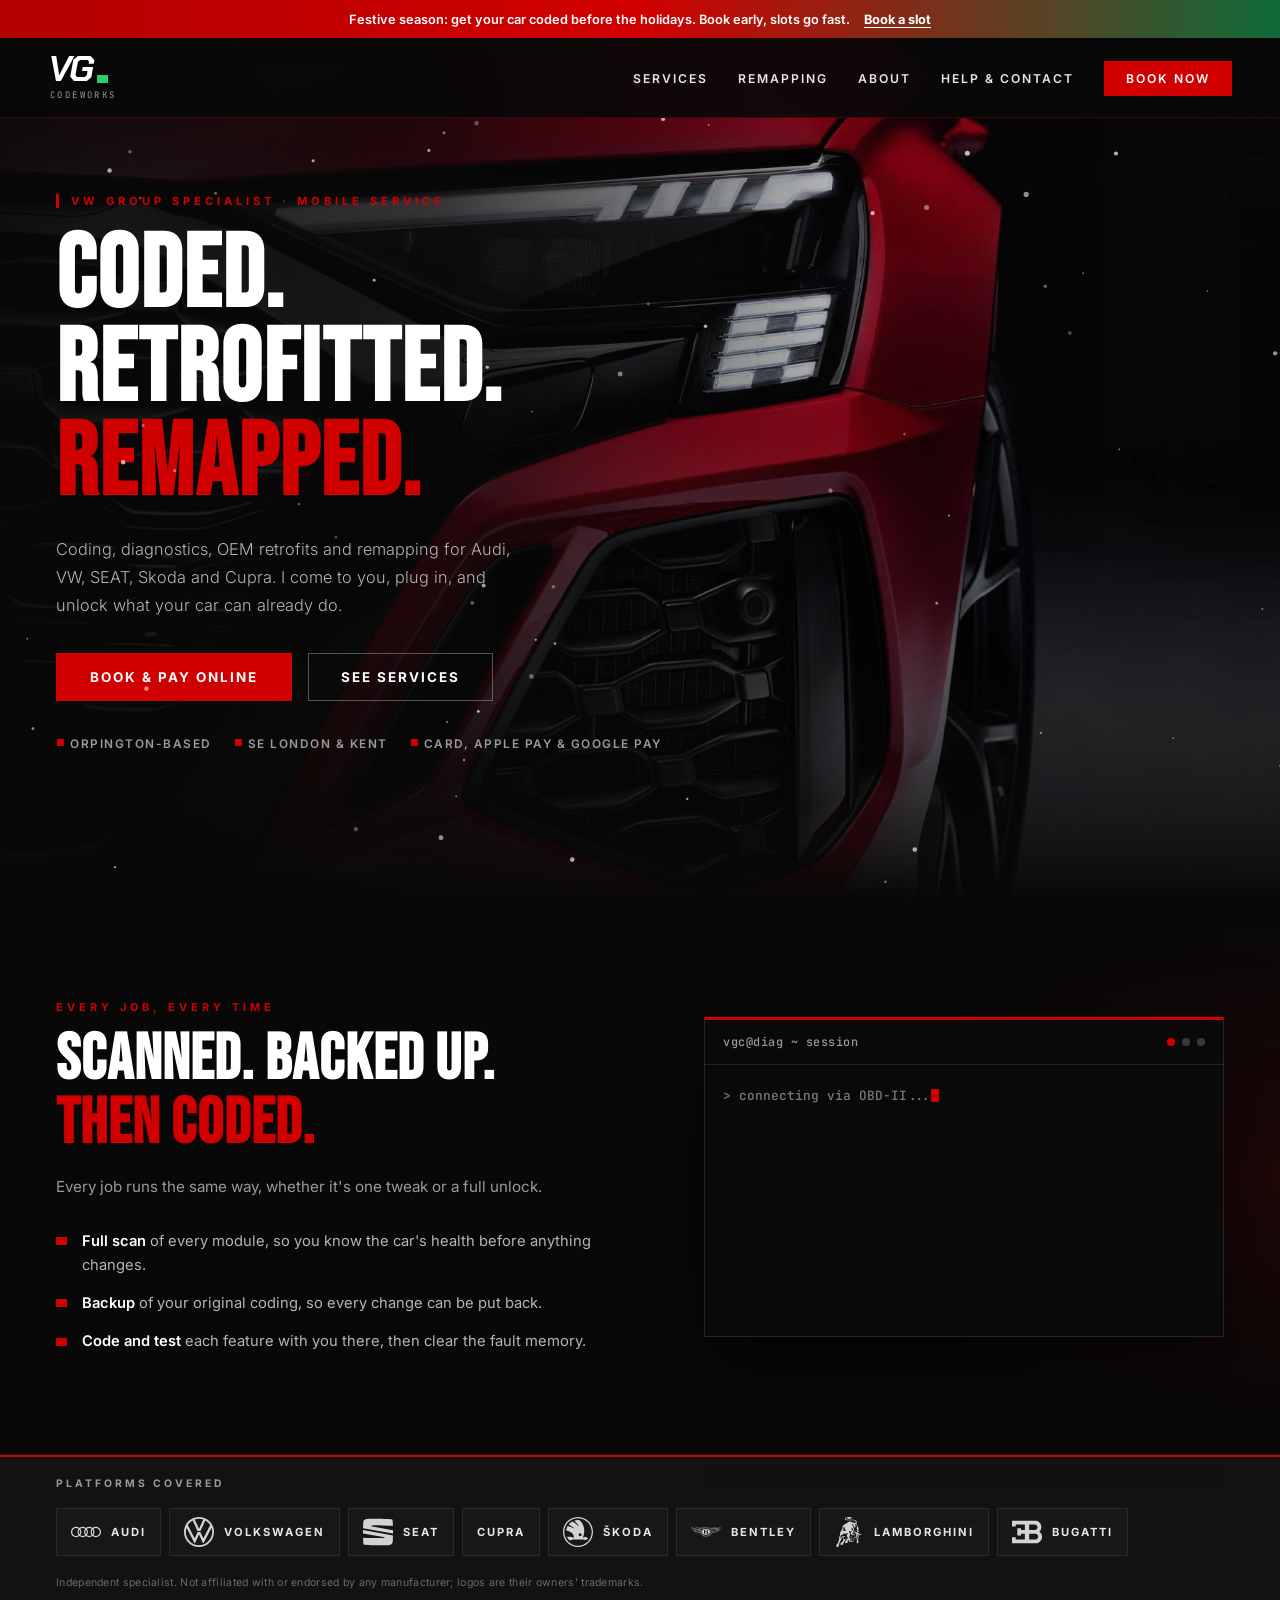
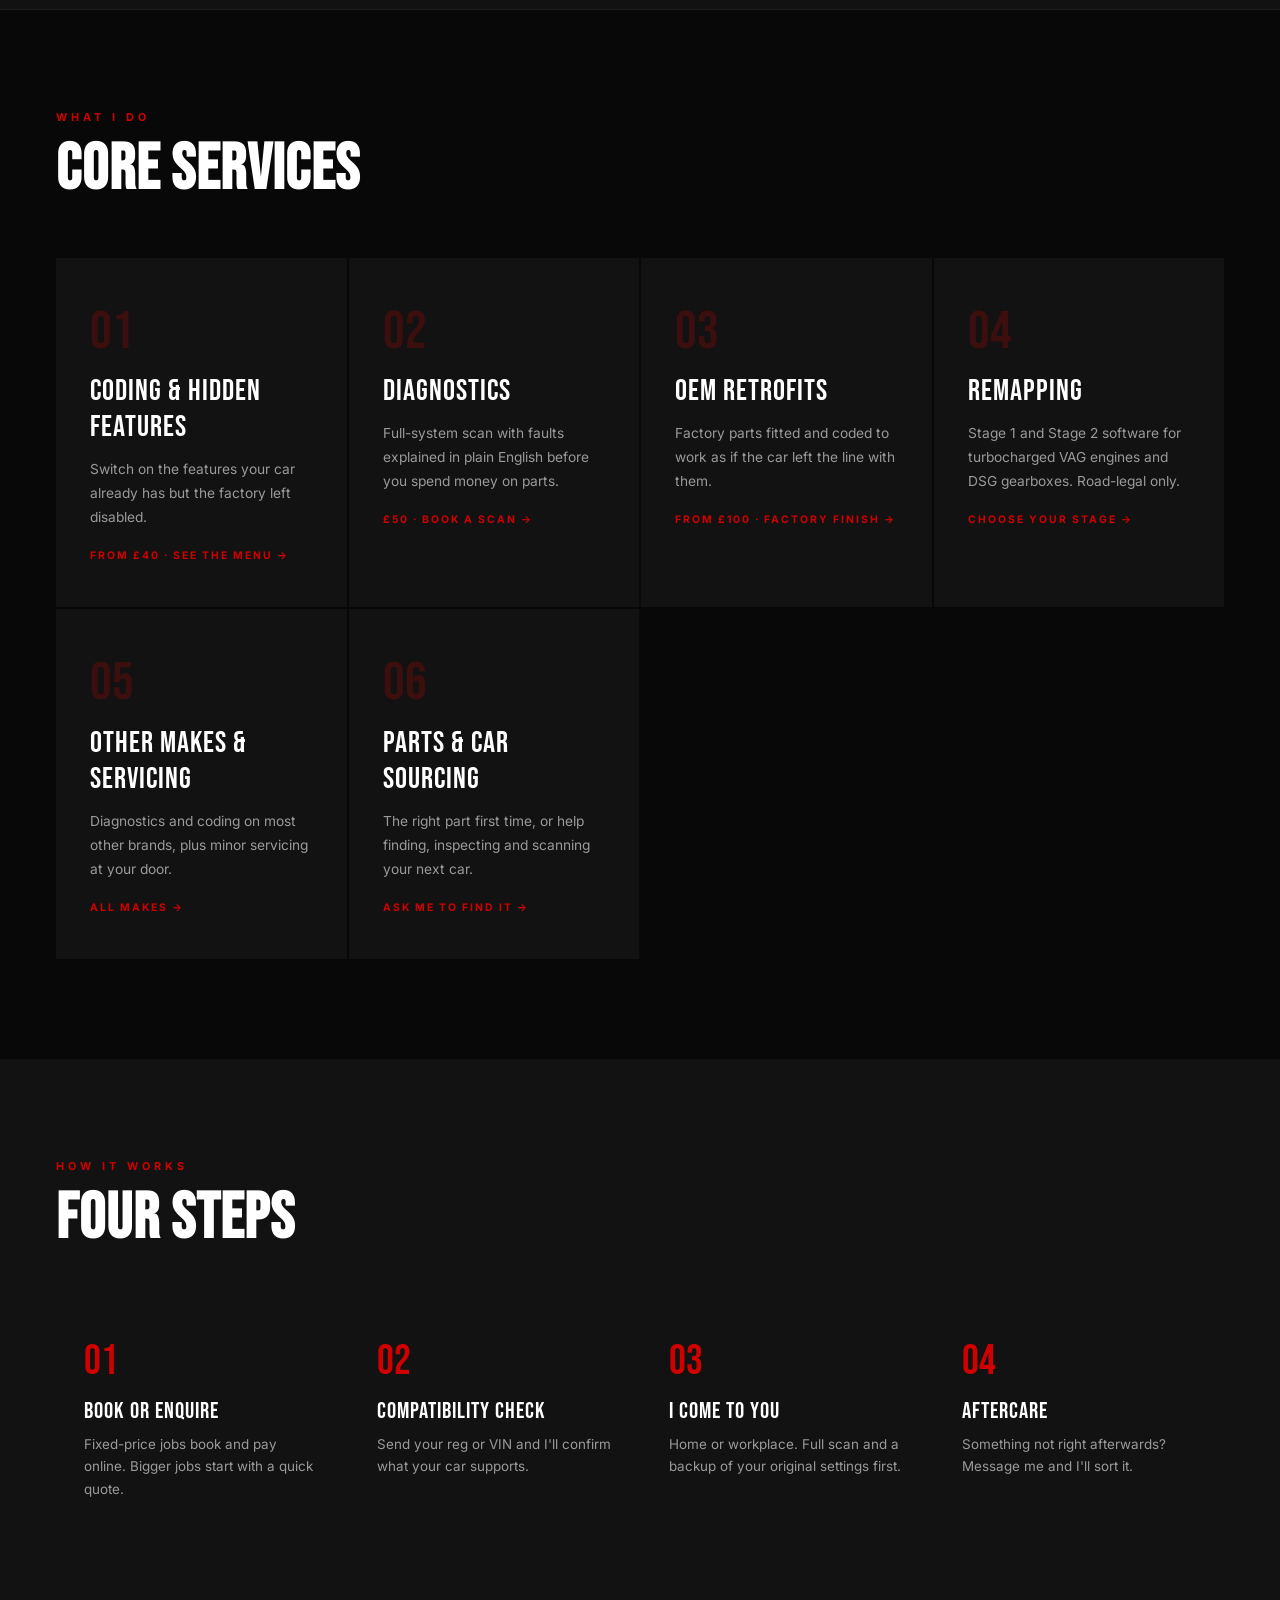
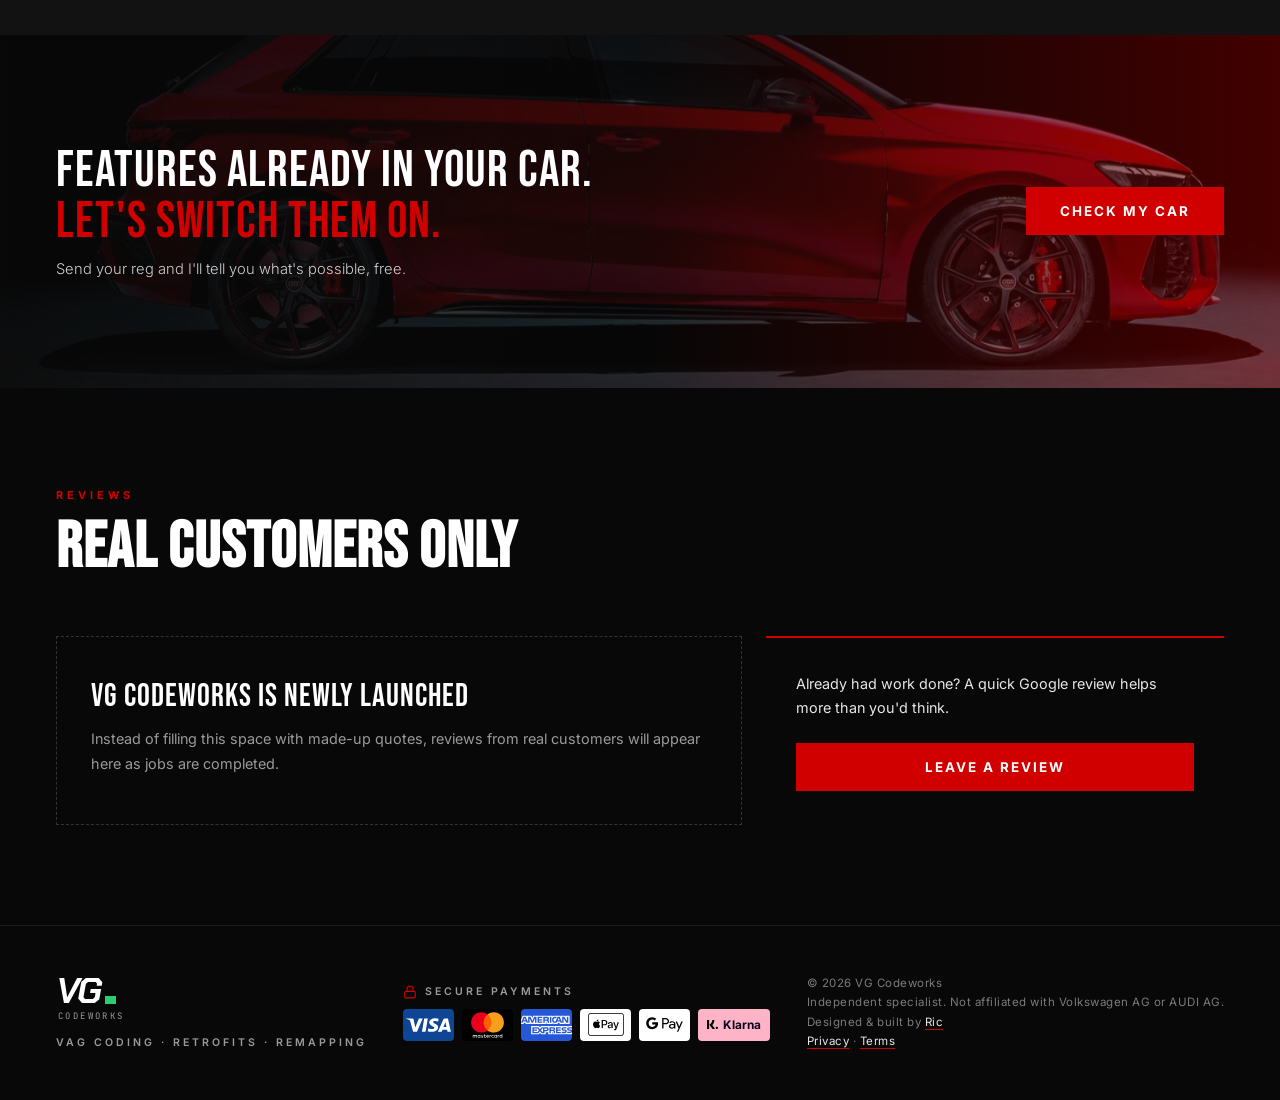
==== commit 1773f279: "Add files via upload" ====
--- a/index.html
+++ b/index.html
@@ -55,7 +55,7 @@
 <header class="hero" style="background-image: url('images/hero-2.jpg'); background-position: 70% center">
   <div class="hero-inner">
     <div class="eyebrow">VW Group Specialist · Mobile Service</div>
-    <h1 class="hero-title">CODED.<br>RETROFITTED.<br><span class="r">UNLOCKED.</span></h1>
+    <h1 class="hero-title">CODED.<br>RETROFITTED.<br><span class="r">REMAPPED.</span></h1>
     <p class="hero-sub">Coding, diagnostics, OEM retrofits and remapping for Audi, VW, SEAT, Skoda and Cupra. I come to you, plug in, and unlock what your car can already do.</p>
     <div class="hero-actions">
       <a href="book.html" class="btn btn-primary">Book &amp; Pay Online</a>
@@ -72,8 +72,8 @@
 <section class="session-section" aria-labelledby="session-title">
   <div class="session-inner">
     <div class="reveal">
-      <p class="kicker">Plug In · Scan · Unlock</p>
-      <h2 class="section-title" id="session-title">What Happens<br>When I Plug In</h2>
+      <p class="kicker">Every Job, Every Time</p>
+      <h2 class="section-title" id="session-title">Scanned. Backed Up.<br><span class="r">Then Coded.</span></h2>
       <p class="section-lead">Every job runs the same way, whether it's one tweak or a full unlock.</p>
       <ul class="session-list">
         <li><b>Full scan</b> of every module, so you know the car's health before anything changes.</li>
@@ -89,7 +89,7 @@
 </section>
 
 
-<section class="plate-section" data-plate-scope aria-labelledby="plate-title">
+<section class="plate-section" data-plate-scope hidden aria-labelledby="plate-title">
   <div class="plate-inner">
     <div>
       <p class="kicker">Check Your Car</p>
@@ -109,13 +109,17 @@
 
 <div class="brands">
   <span class="brands-label">Platforms Covered</span>
-  <div class="brand-tags">
-    <span class="brand-tag">Audi</span>
-    <span class="brand-tag">Volkswagen</span>
-    <span class="brand-tag">SEAT</span>
-    <span class="brand-tag">Cupra</span>
-    <span class="brand-tag">Skoda</span>
-  </div>
+  <ul class="brand-logos">
+    <li class="brand-logo"><img src="images/brands/audi.svg" alt="" width="34" height="34" loading="lazy"><span>Audi</span></li>
+    <li class="brand-logo"><img src="images/brands/volkswagen.svg" alt="" width="34" height="34" loading="lazy"><span>Volkswagen</span></li>
+    <li class="brand-logo"><img src="images/brands/seat.svg" alt="" width="34" height="34" loading="lazy"><span>SEAT</span></li>
+    <li class="brand-logo text-only"><span>Cupra</span></li>
+    <li class="brand-logo"><img src="images/brands/skoda.svg" alt="" width="34" height="34" loading="lazy"><span>Škoda</span></li>
+    <li class="brand-logo"><img src="images/brands/bentley.svg" alt="" width="34" height="34" loading="lazy"><span>Bentley</span></li>
+    <li class="brand-logo"><img src="images/brands/lamborghini.svg" alt="" width="34" height="34" loading="lazy"><span>Lamborghini</span></li>
+    <li class="brand-logo"><img src="images/brands/bugatti.svg" alt="" width="34" height="34" loading="lazy"><span>Bugatti</span></li>
+  </ul>
+  <p class="brands-note">Independent specialist. Not affiliated with or endorsed by any manufacturer; logos are their owners' trademarks.</p>
 </div>
 
 <section class="bg-black">
@@ -176,7 +180,7 @@
   </div>
 </section>
 
-<div class="img-band" style="background-image: url('images/studio-rs6-side.jpg'); background-position: 60% 62%">
+<div class="img-band" style="background-image: url('images/studio-red-hatch-side.jpg'); background-position: center 58%">
   <div class="reveal">
     <div class="band-title">FEATURES ALREADY IN YOUR CAR.<br><span>LET'S SWITCH THEM ON.</span></div>
     <p class="band-sub">Send your reg and I'll tell you what's possible, free.</p>
--- a/styles.css
+++ b/styles.css
@@ -55,7 +55,7 @@
 /* ── SHARED TEXT ── */
 .eyebrow { display: inline-block; font-size: 0.7rem; font-weight: 700; letter-spacing: 4px; text-transform: uppercase; color: var(--red); border-left: 3px solid var(--red); padding-left: 12px; margin-bottom: 22px; }
 .hero-title { font-family: 'Bebas Neue', sans-serif; font-size: clamp(3.6rem, 8vw, 7.2rem); line-height: 0.92; letter-spacing: 2px; margin-bottom: 24px; }
-.hero-title .r { color: var(--red); }
+.hero-title .r, .section-title .r { color: var(--red); }
 .hero-sub { font-size: 1.02rem; font-weight: 300; color: #b5b5b5; max-width: 480px; line-height: 1.7; margin-bottom: 34px; }
 .hero-actions { display: flex; gap: 16px; flex-wrap: wrap; }
 .hero-meta { display: flex; gap: 22px; flex-wrap: wrap; margin-top: 36px; font-size: 0.74rem; font-weight: 600; letter-spacing: 1.5px; text-transform: uppercase; color: var(--grey); }
@@ -143,6 +143,13 @@
 .brands-label { font-size: 0.65rem; font-weight: 700; letter-spacing: 3px; text-transform: uppercase; color: var(--grey); }
 .brand-tags { display: flex; gap: 10px; flex-wrap: wrap; }
 .brand-tag { font-size: 0.72rem; font-weight: 700; letter-spacing: 2px; text-transform: uppercase; color: var(--light); padding: 4px 12px; border: 1px solid #333; }
+.brand-logos { list-style: none; display: flex; flex-wrap: wrap; gap: 8px; margin: 0; padding: 0; flex: 1; }
+.brand-logo { display: flex; align-items: center; gap: 10px; padding: 8px 14px; border: 1px solid #2a2a2a; background: rgba(255,255,255,0.02); font-size: 0.7rem; font-weight: 700; letter-spacing: 2px; text-transform: uppercase; color: var(--light); }
+.brand-logo img { width: 30px; height: 30px; object-fit: contain; opacity: 0.9; }
+.brand-logo.text-only { min-height: 48px; }
+.brands-label { width: 100%; }
+.brands-note { width: 100%; font-size: 0.66rem; color: #6a6a6a; letter-spacing: 0.3px; margin: 2px 0 0; }
+@media (max-width: 520px) { .brand-logos { display: grid; grid-template-columns: 1fr 1fr; } .brand-logo { padding: 8px 10px; letter-spacing: 1.5px; } }
 
 /* ── CARDS ── */
 .services-grid { display: grid; grid-template-columns: repeat(auto-fit, minmax(250px, 1fr)); gap: 2px; }
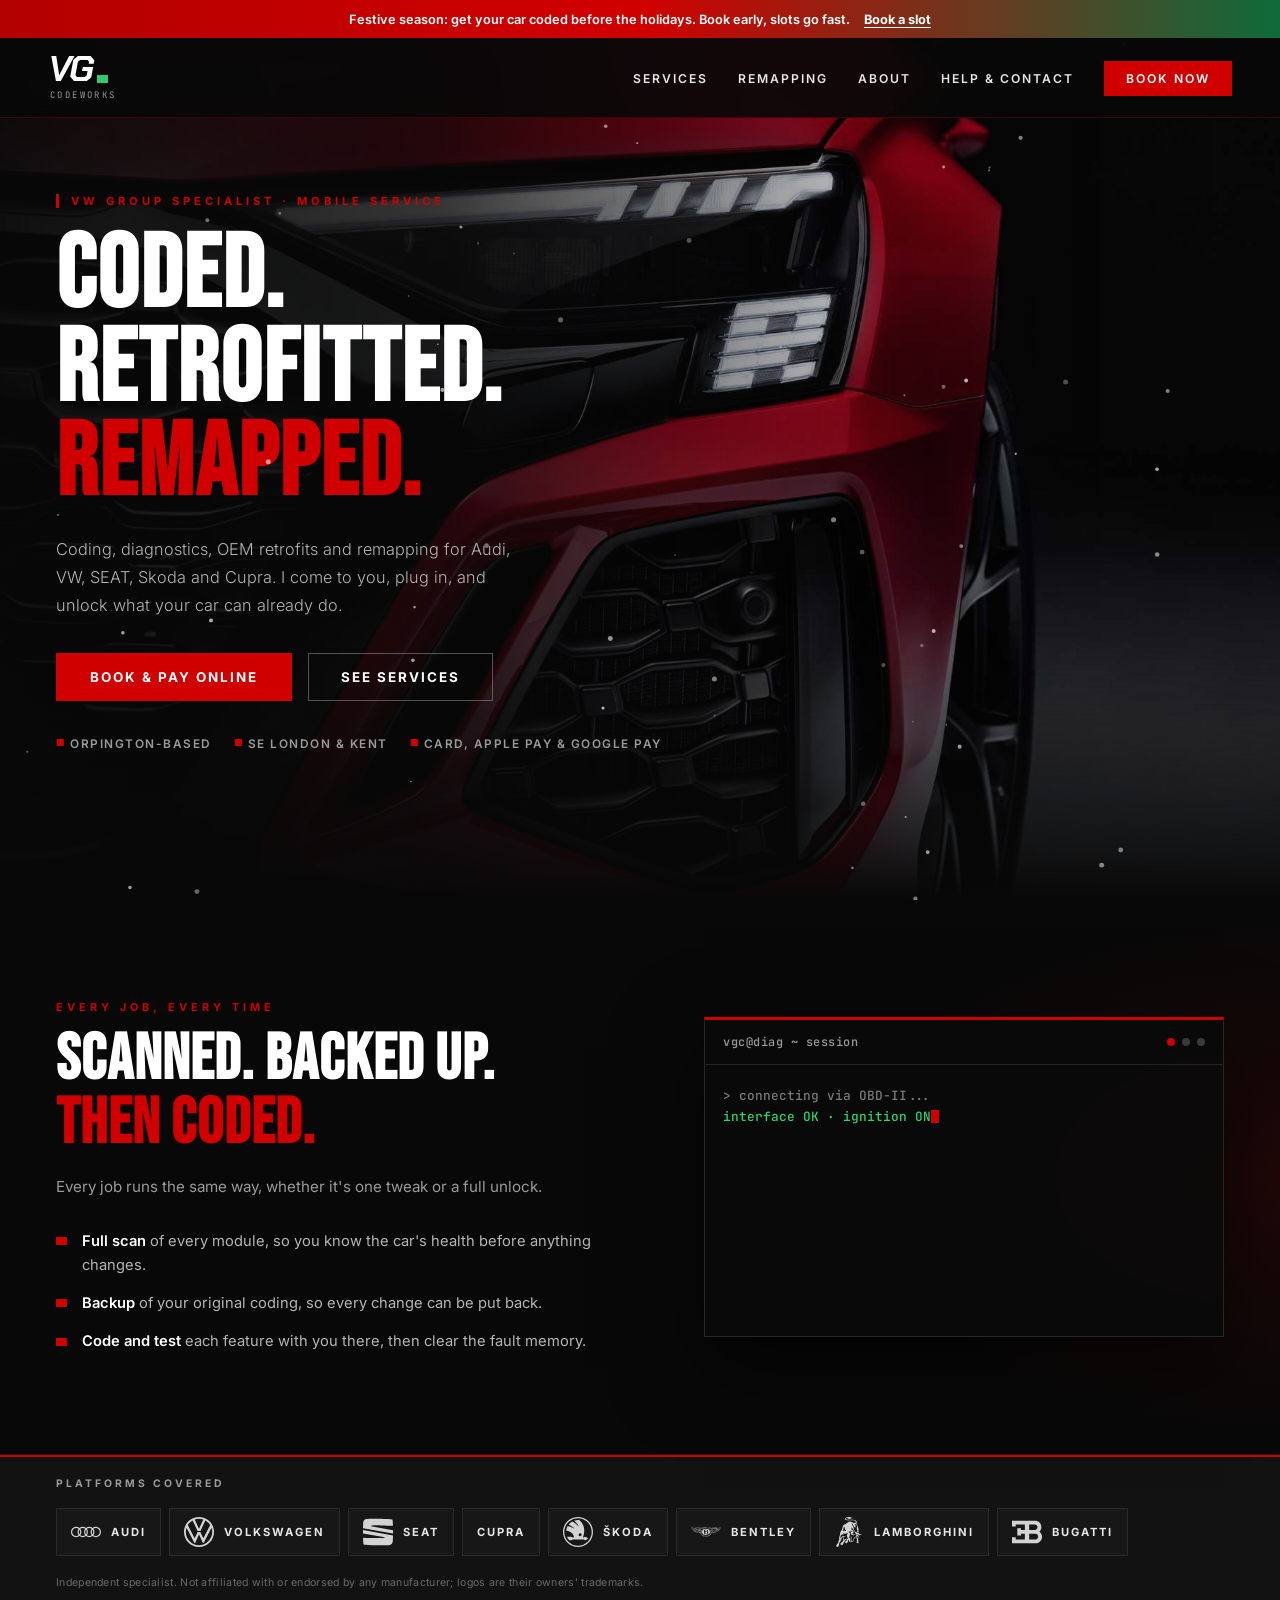
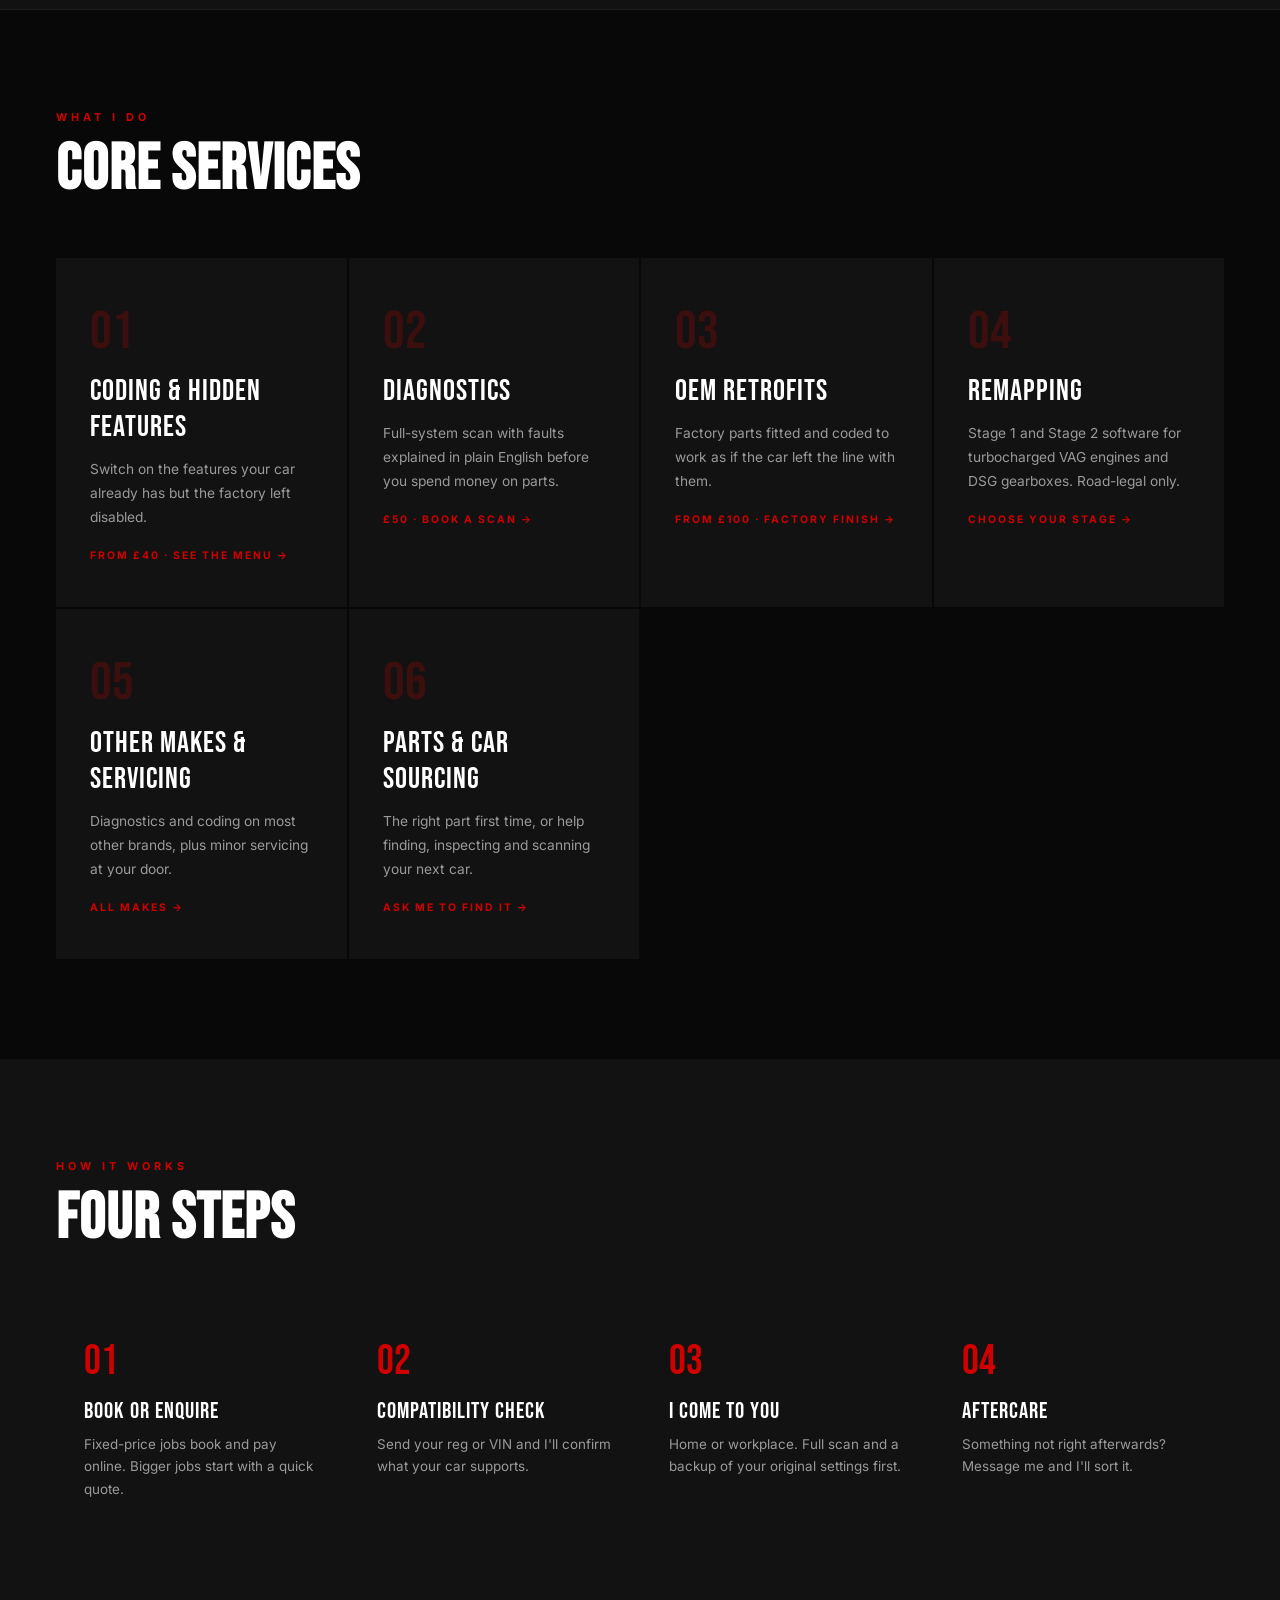
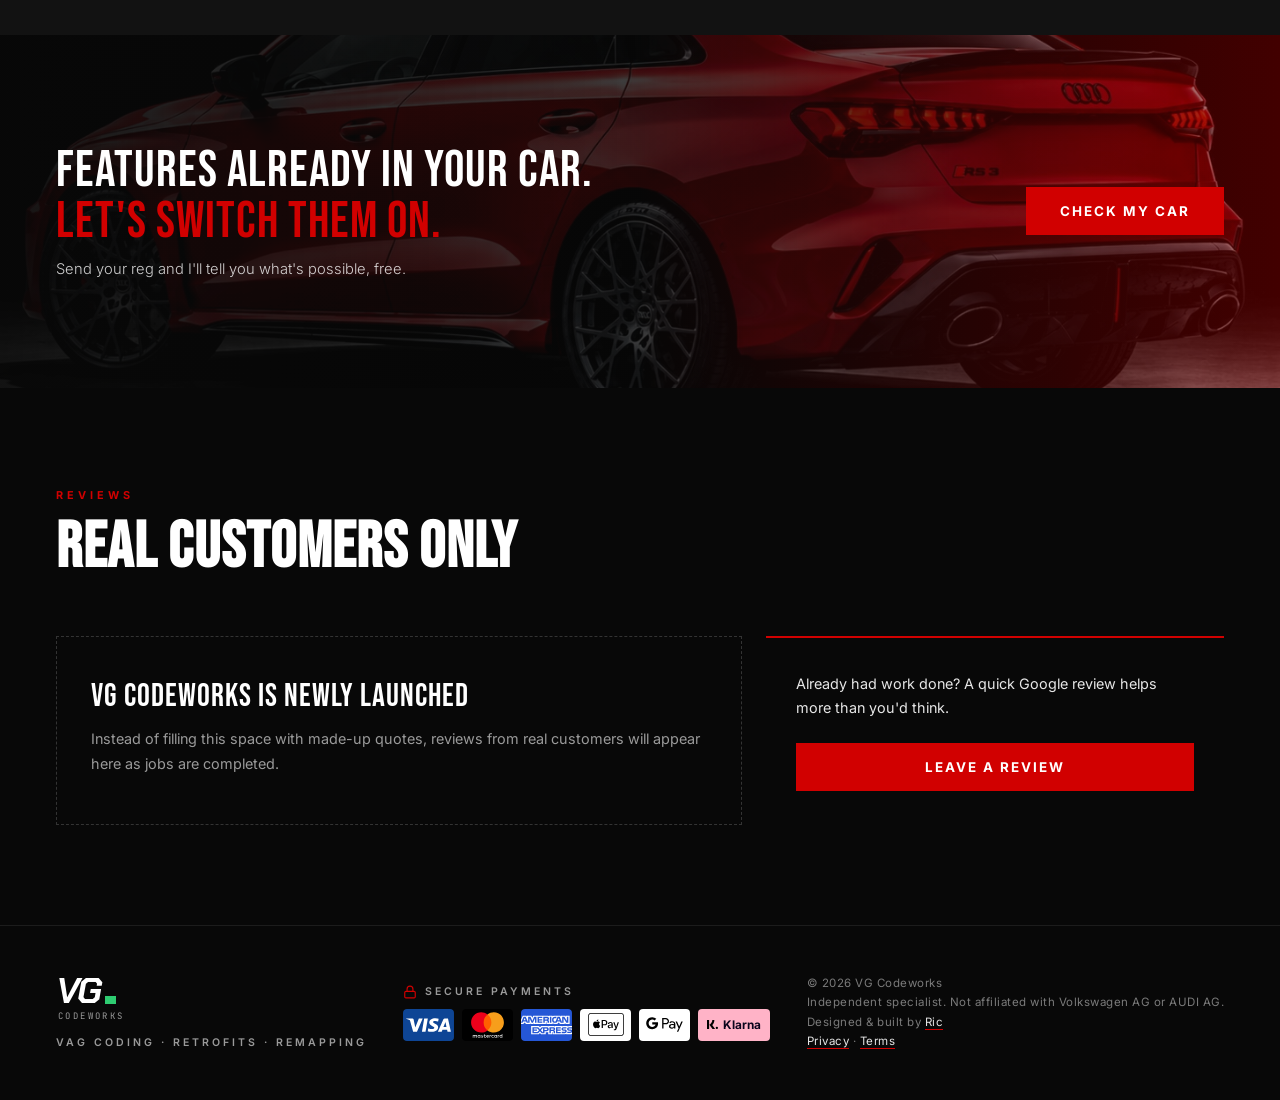
==== commit ec0bcf5c: "Update index.html" ====
--- a/index.html
+++ b/index.html
@@ -180,7 +180,7 @@
   </div>
 </section>
 
-<div class="img-band" style="background-image: url('images/studio-red-hatch-side.jpg'); background-position: center 58%">
+<div class="img-band" style="background-image: url('images/rs3-2.jpg'); background-position: center 58%">
   <div class="reveal">
     <div class="band-title">FEATURES ALREADY IN YOUR CAR.<br><span>LET'S SWITCH THEM ON.</span></div>
     <p class="band-sub">Send your reg and I'll tell you what's possible, free.</p>
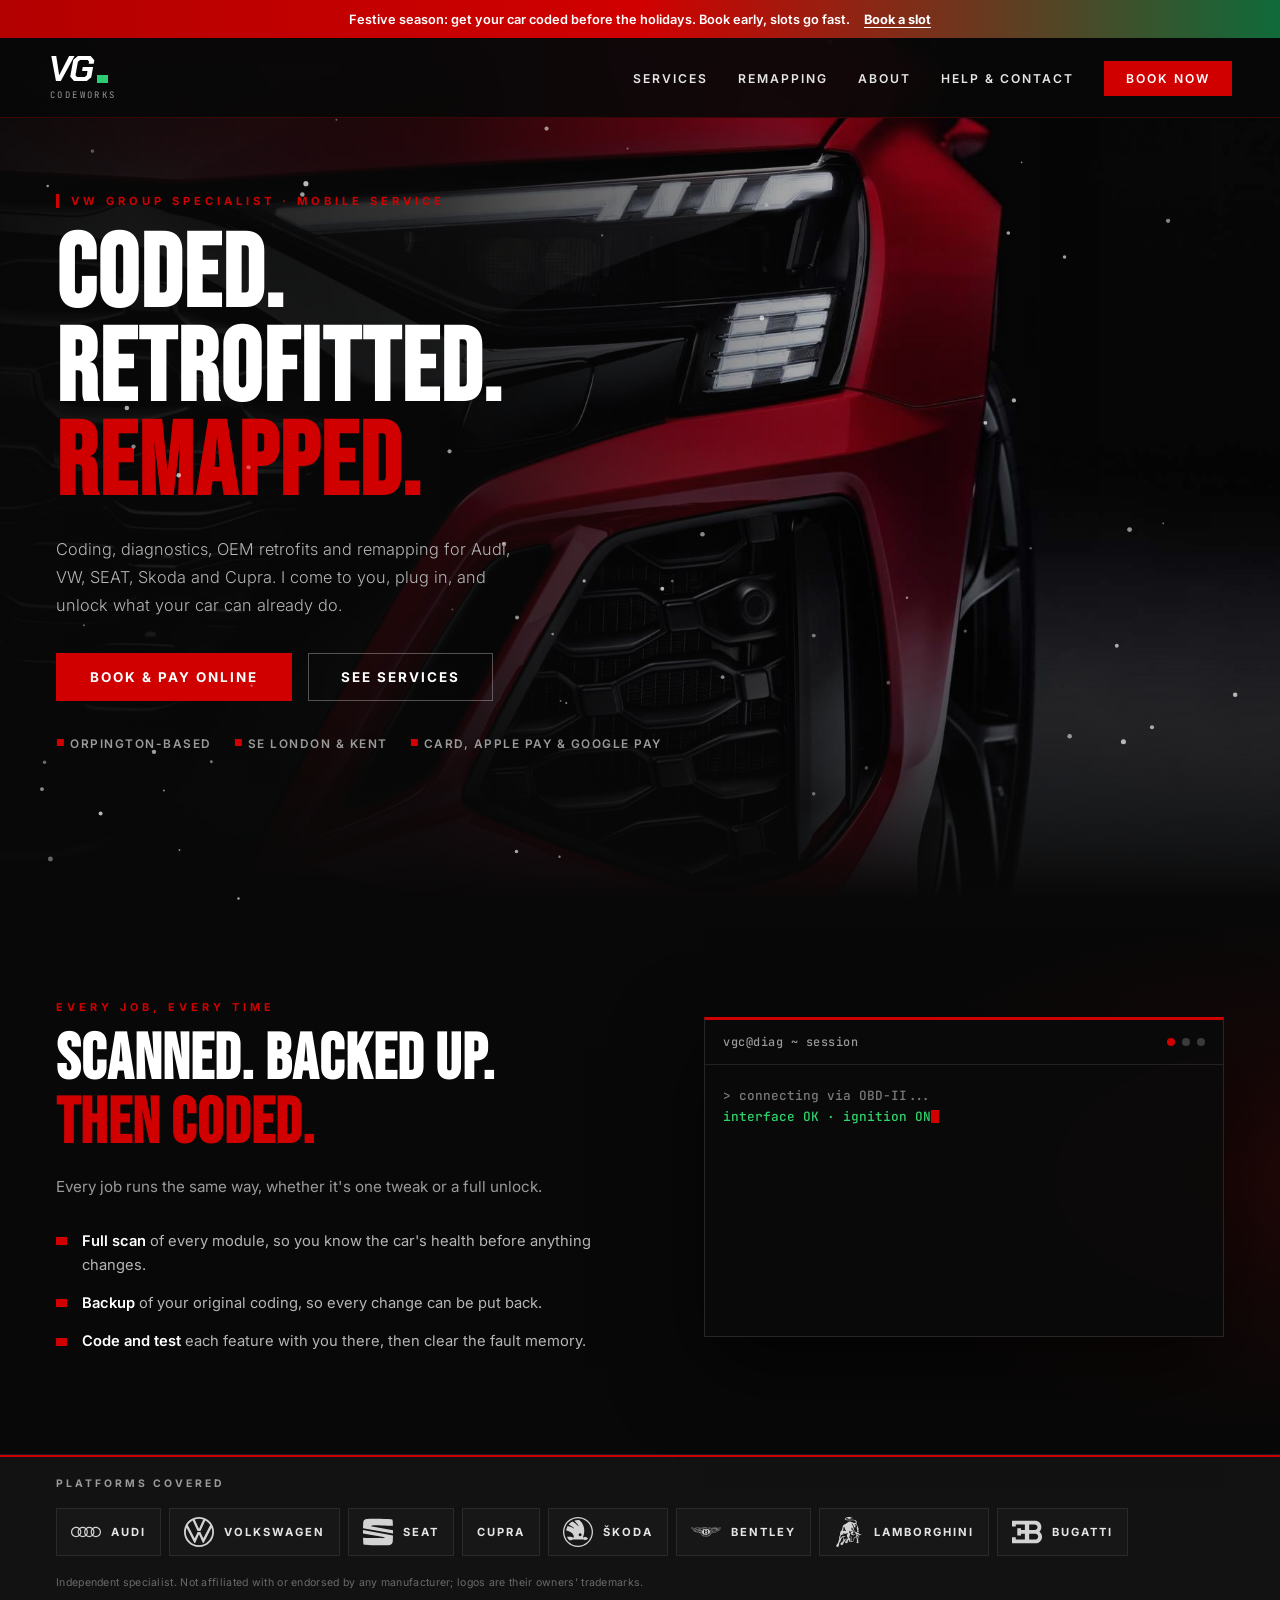
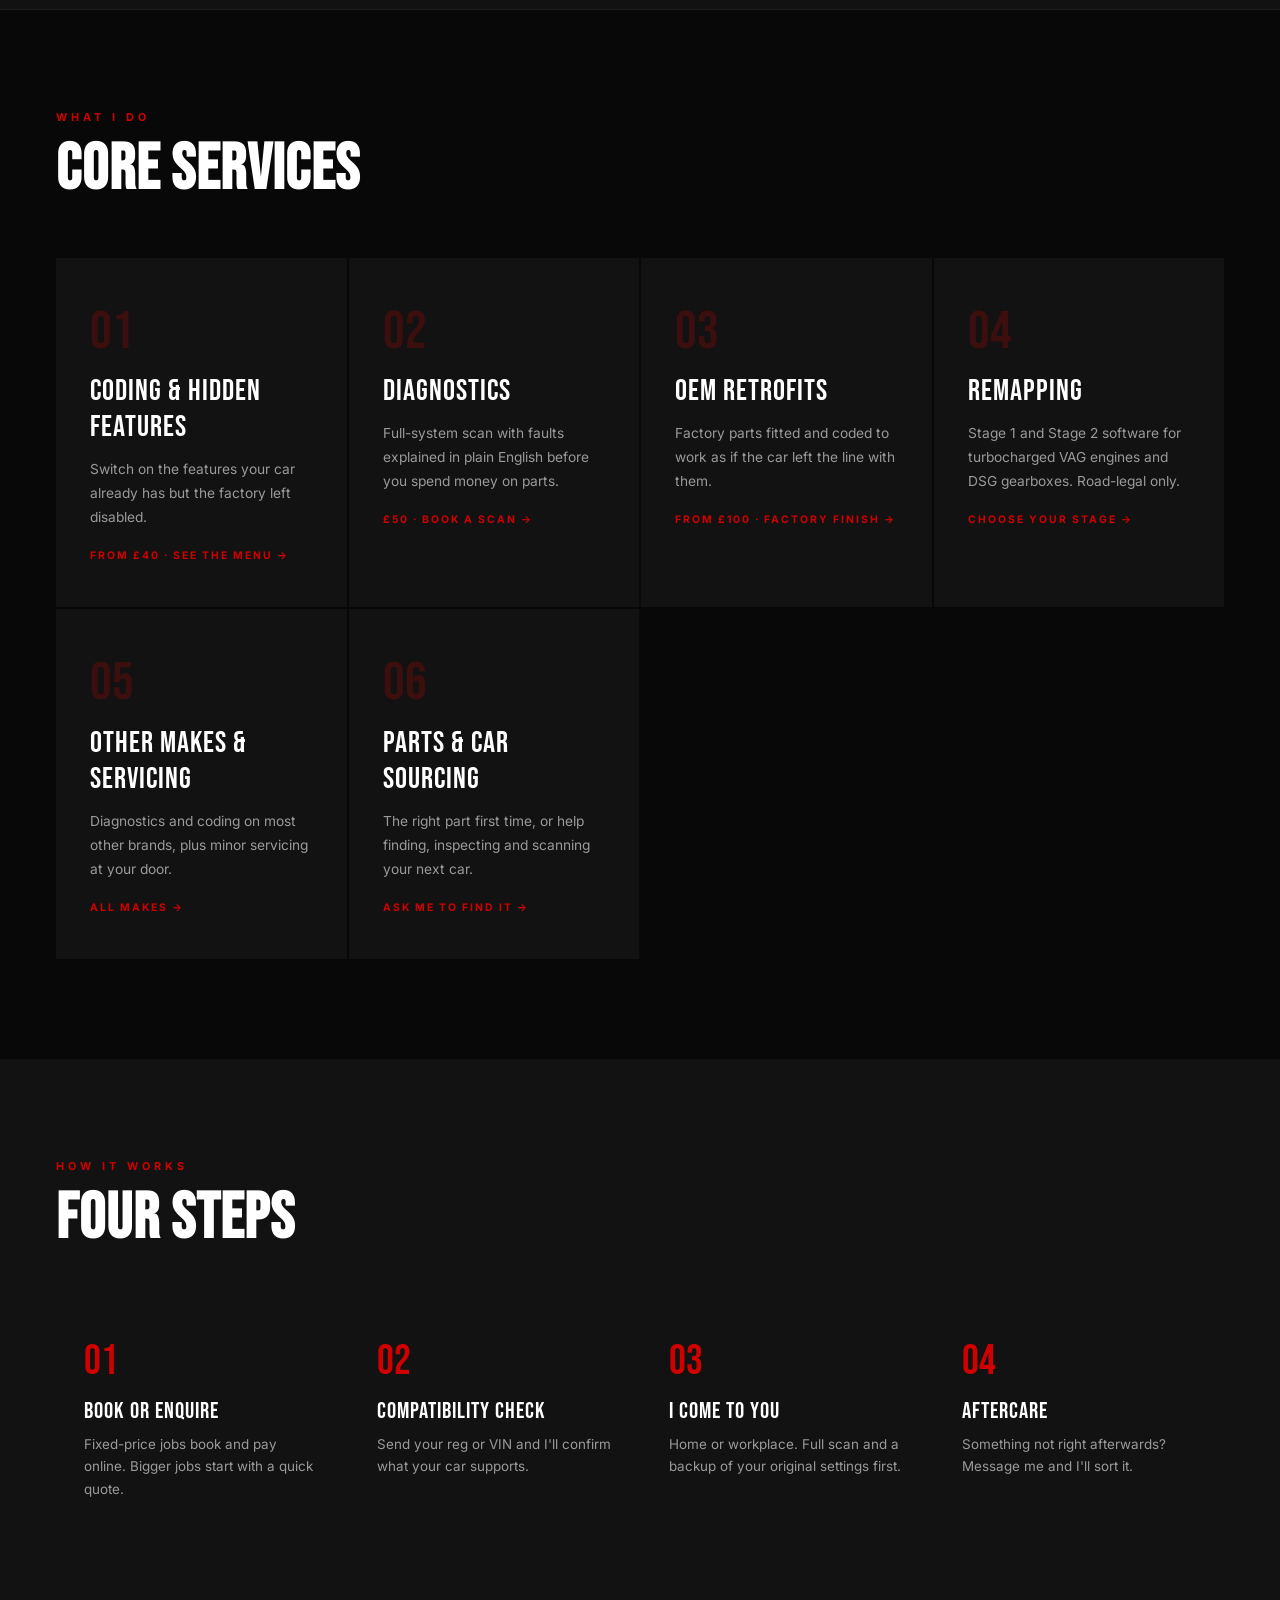
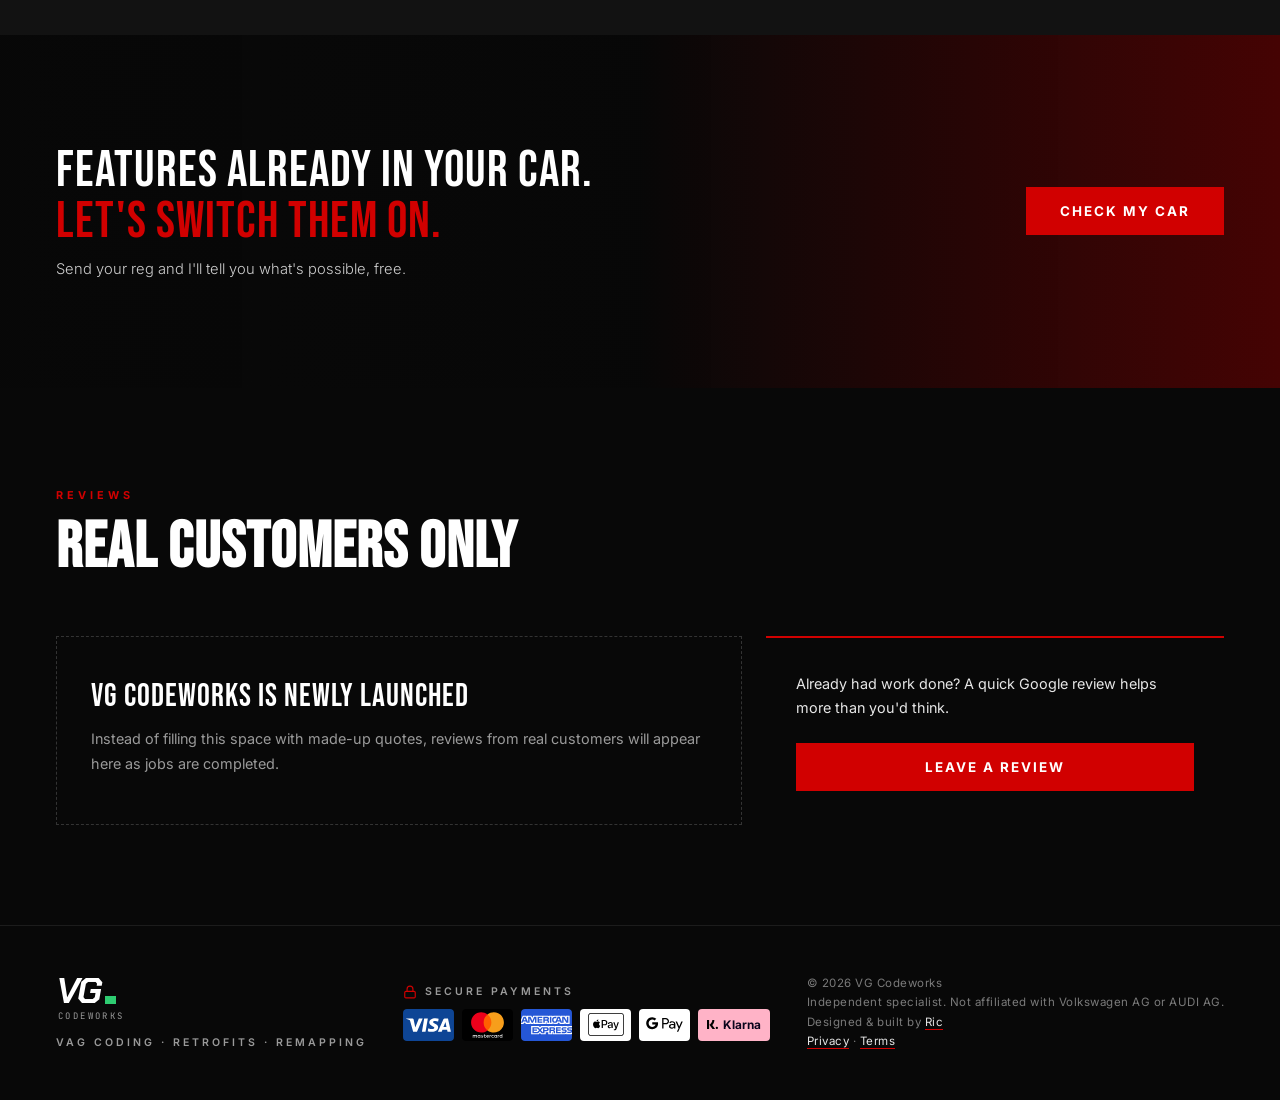
==== commit 0ae59ac1: "Update background image in img-band div" ====
--- a/index.html
+++ b/index.html
@@ -180,7 +180,7 @@
   </div>
 </section>
 
-<div class="img-band" style="background-image: url('images/rs3-2.jpg'); background-position: center 58%">
+<div class="img-band" style="background-image: url('images/rs3_rear.jpg'); background-position: center 58%">
   <div class="reveal">
     <div class="band-title">FEATURES ALREADY IN YOUR CAR.<br><span>LET'S SWITCH THEM ON.</span></div>
     <p class="band-sub">Send your reg and I'll tell you what's possible, free.</p>
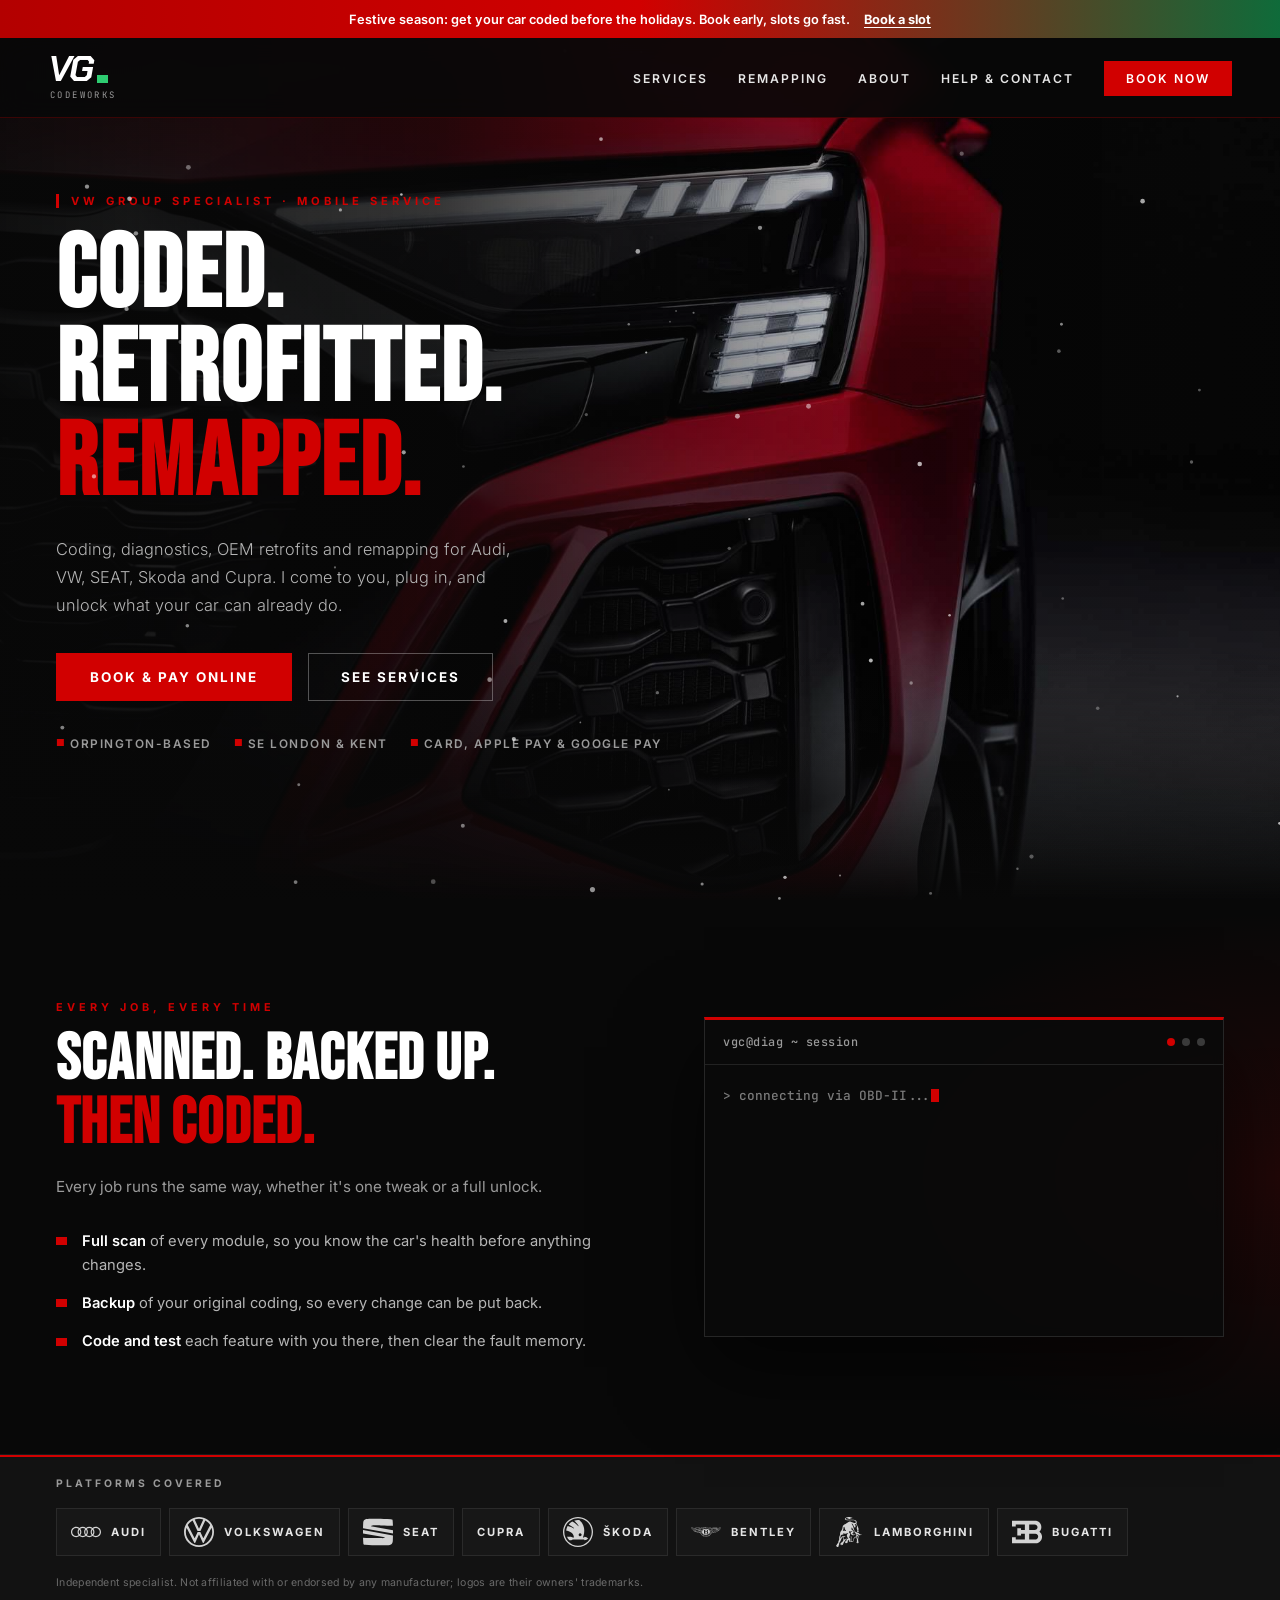
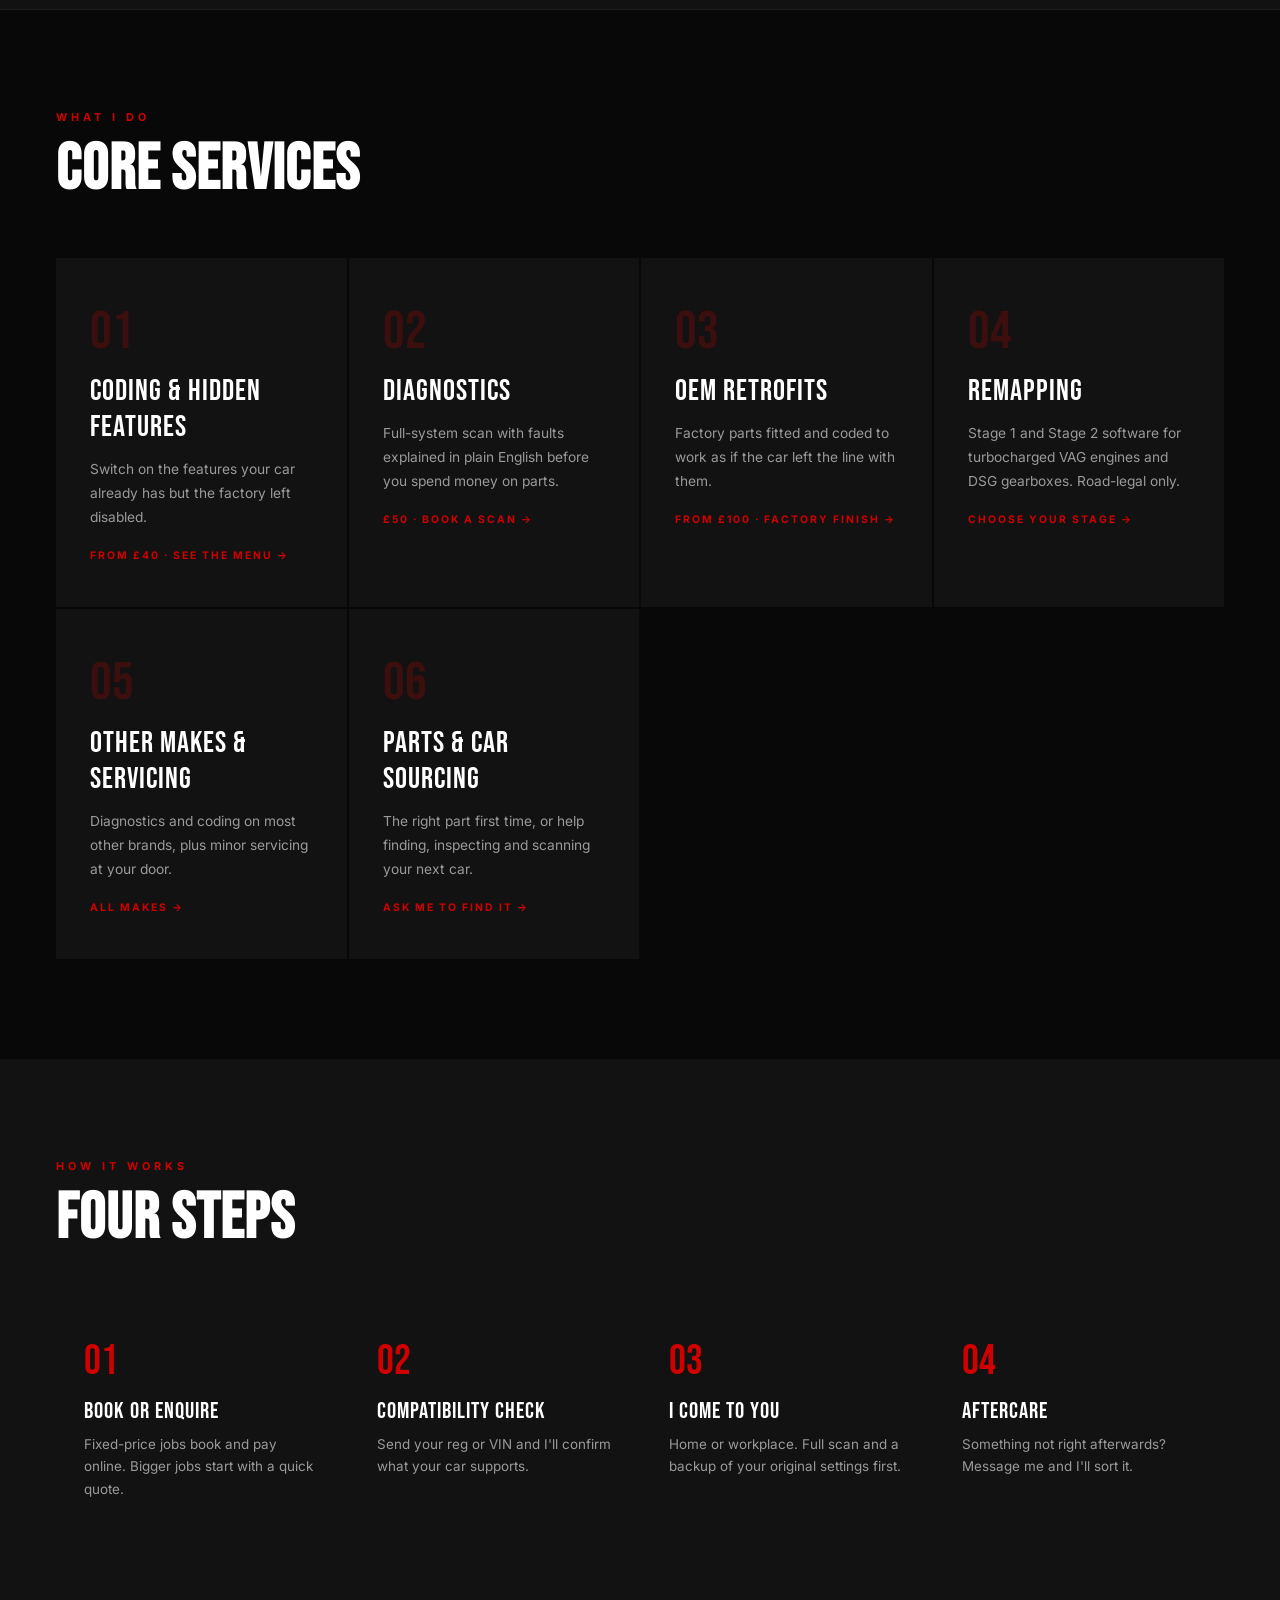
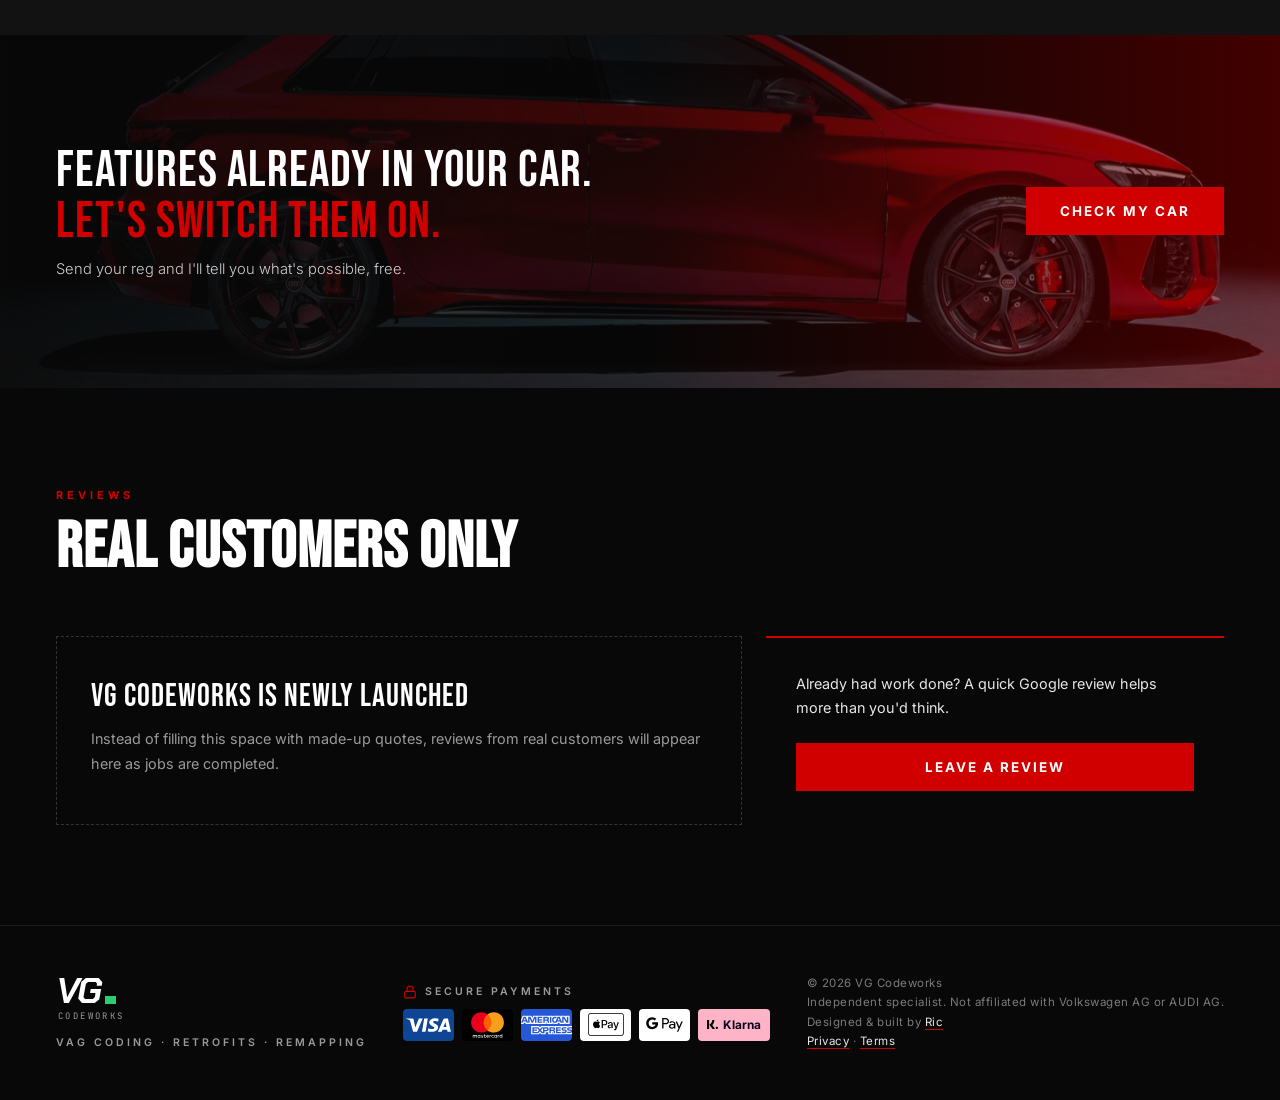
==== commit 504424c2: "Add files via upload" ====
--- a/index.html
+++ b/index.html
@@ -180,7 +180,7 @@
   </div>
 </section>
 
-<div class="img-band" style="background-image: url('images/rs3_rear.jpg'); background-position: center 58%">
+<div class="img-band" style="background-image: url('images/studio-red-hatch-side.jpg'); background-position: center 58%">
   <div class="reveal">
     <div class="band-title">FEATURES ALREADY IN YOUR CAR.<br><span>LET'S SWITCH THEM ON.</span></div>
     <p class="band-sub">Send your reg and I'll tell you what's possible, free.</p>
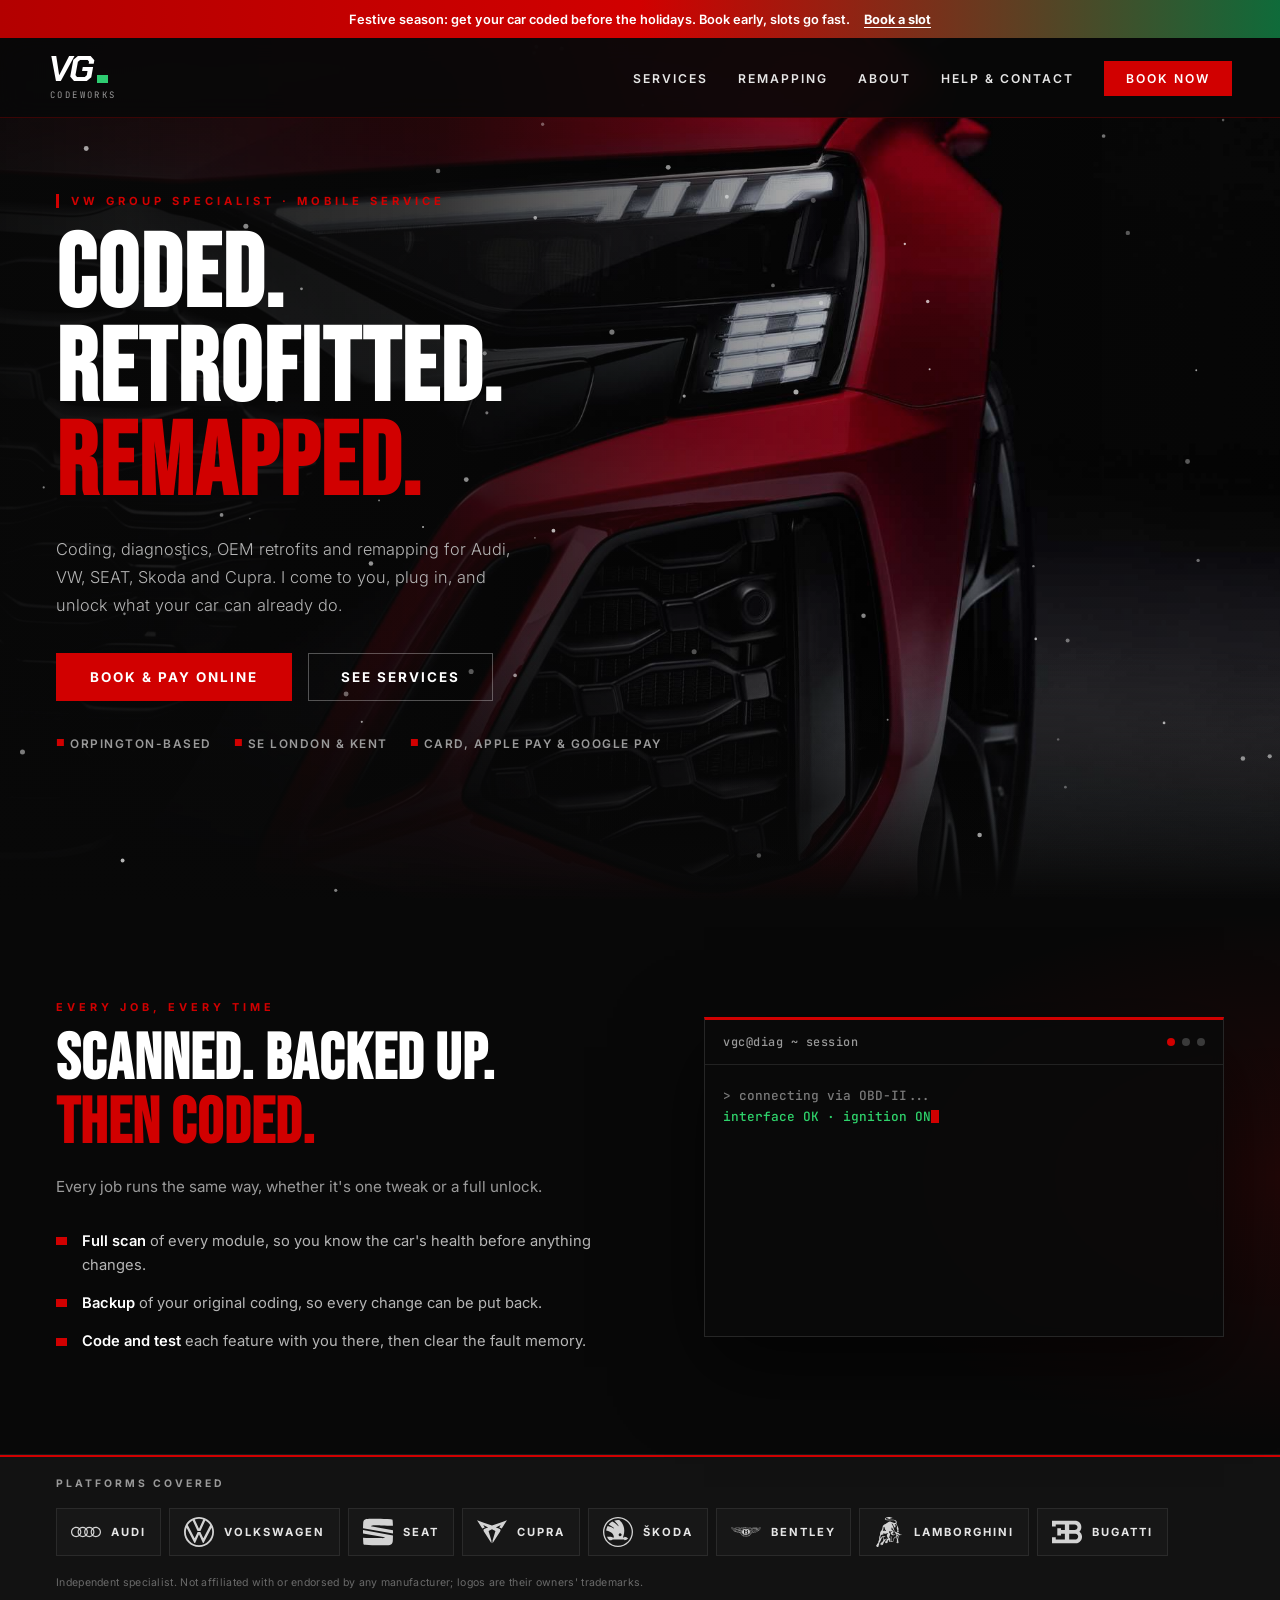
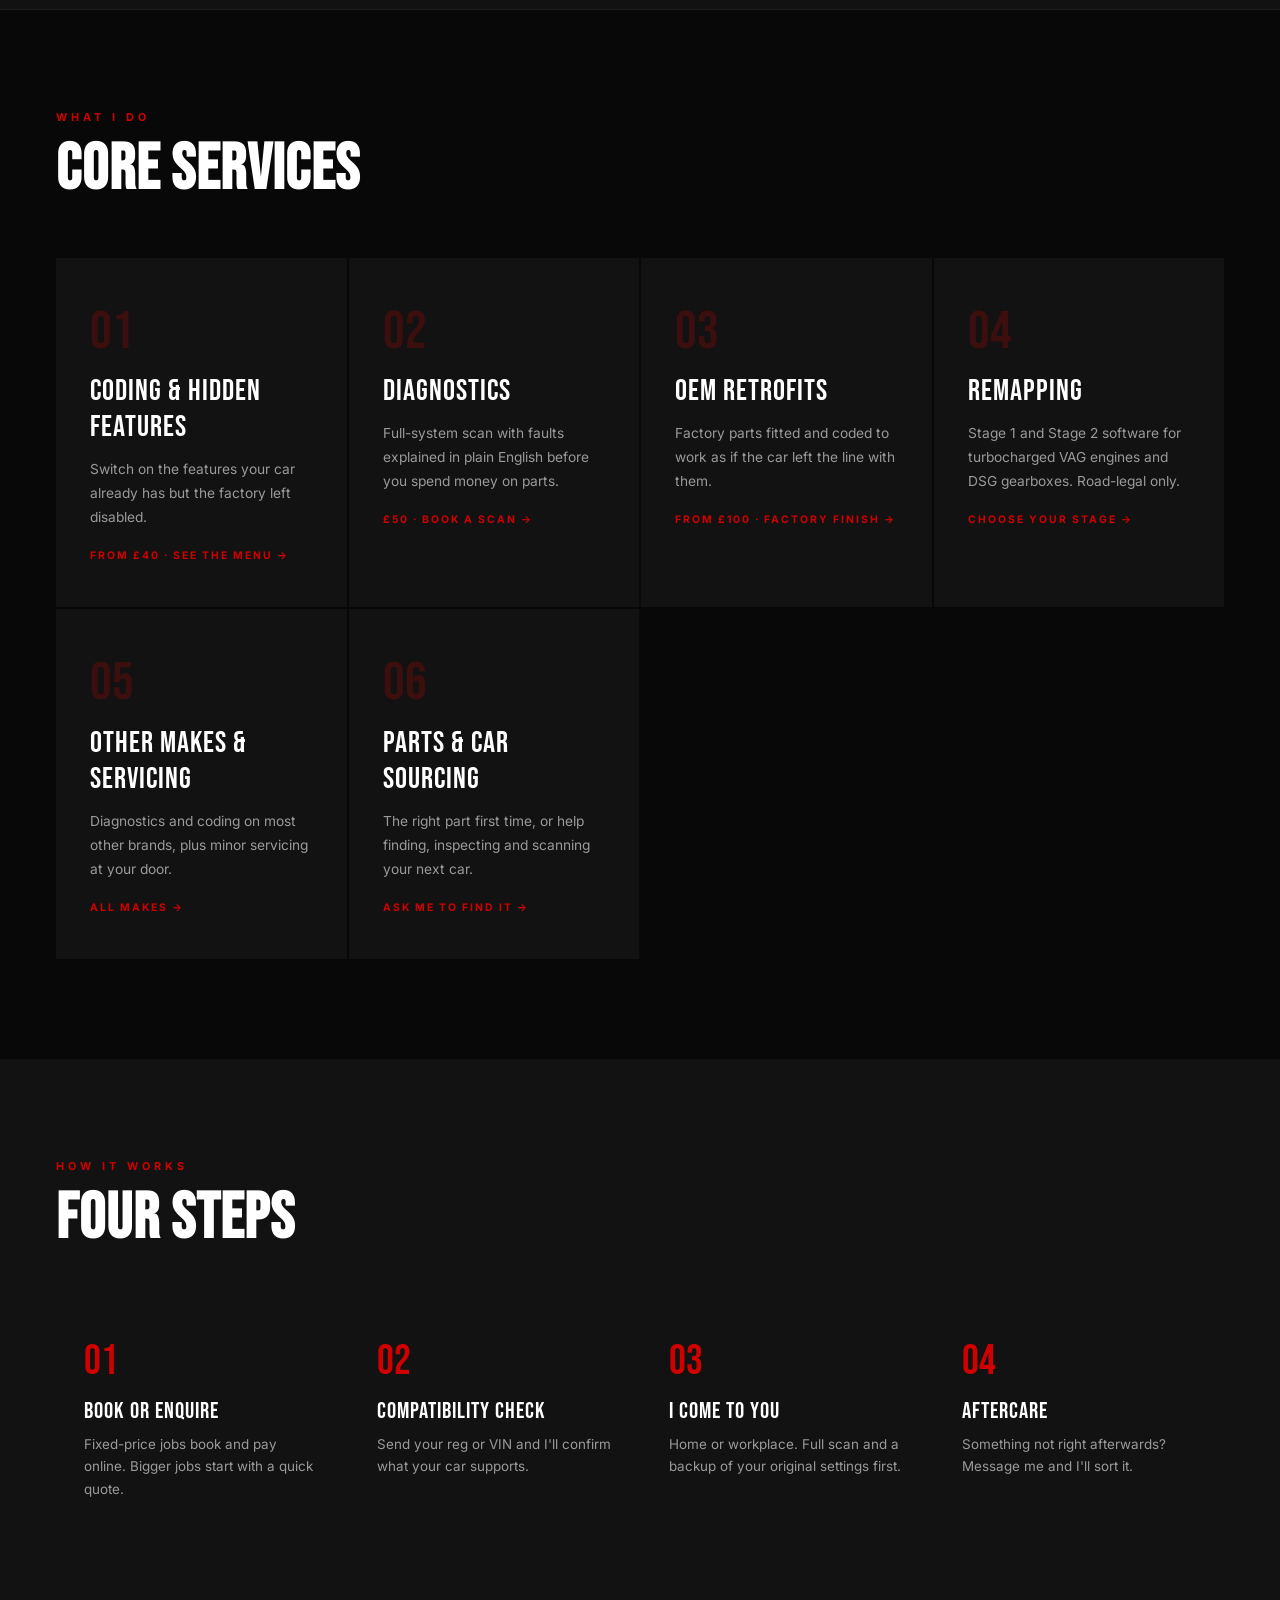
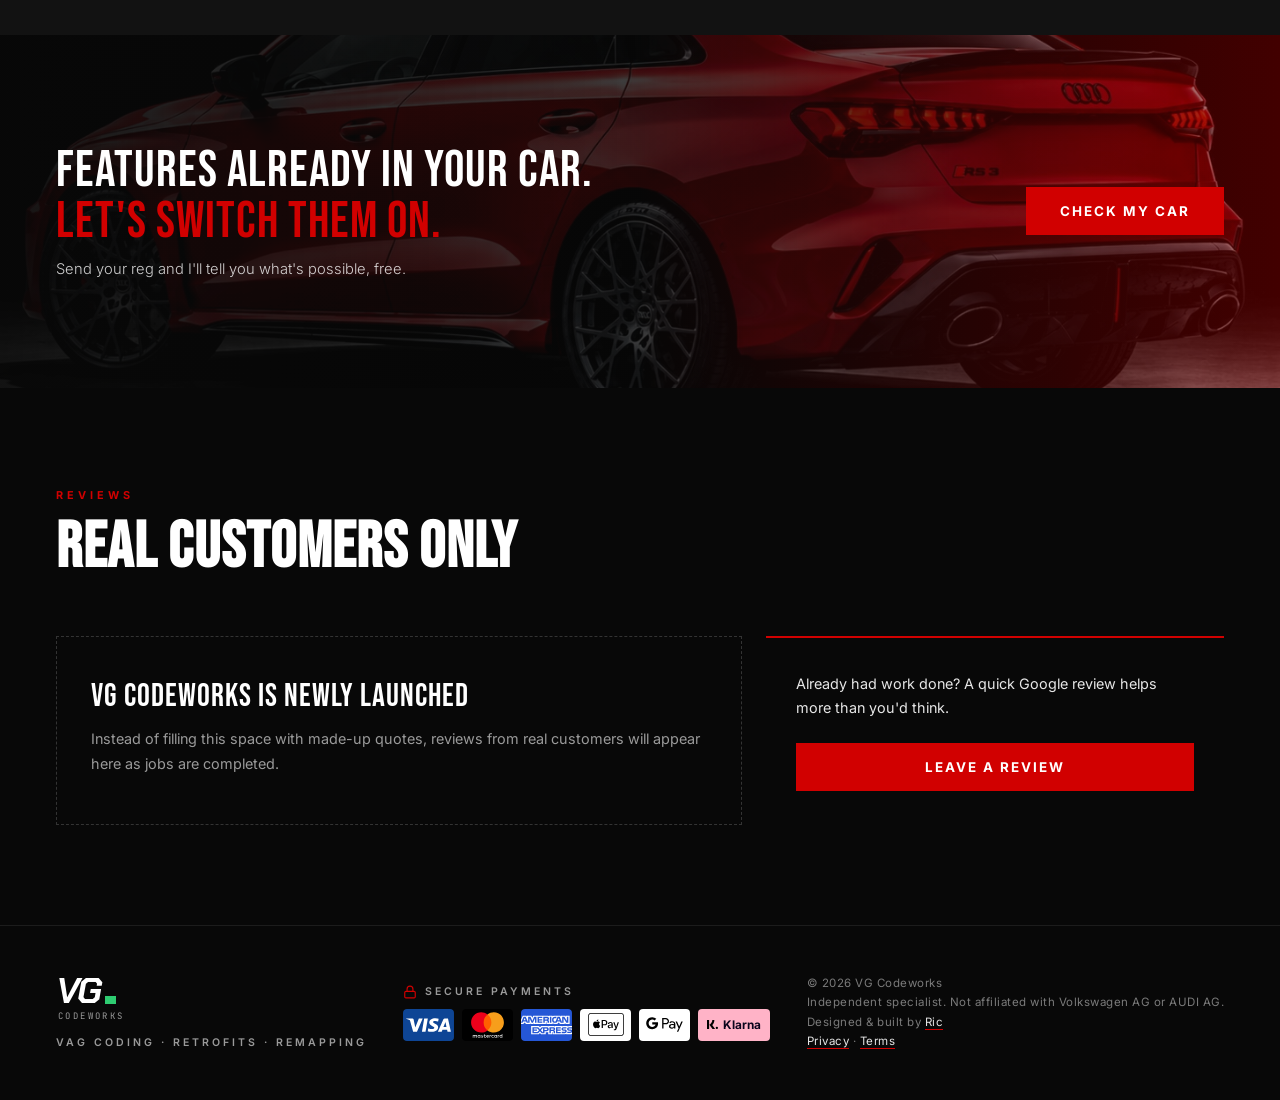
==== commit d53d1cd9: "Add files via upload" ====
--- a/index.html
+++ b/index.html
@@ -113,7 +113,7 @@
     <li class="brand-logo"><img src="images/brands/audi.svg" alt="" width="34" height="34" loading="lazy"><span>Audi</span></li>
     <li class="brand-logo"><img src="images/brands/volkswagen.svg" alt="" width="34" height="34" loading="lazy"><span>Volkswagen</span></li>
     <li class="brand-logo"><img src="images/brands/seat.svg" alt="" width="34" height="34" loading="lazy"><span>SEAT</span></li>
-    <li class="brand-logo text-only"><span>Cupra</span></li>
+    <li class="brand-logo"><img src="images/brands/cupra.svg" alt="" width="34" height="34" loading="lazy"><span>Cupra</span></li>
     <li class="brand-logo"><img src="images/brands/skoda.svg" alt="" width="34" height="34" loading="lazy"><span>Škoda</span></li>
     <li class="brand-logo"><img src="images/brands/bentley.svg" alt="" width="34" height="34" loading="lazy"><span>Bentley</span></li>
     <li class="brand-logo"><img src="images/brands/lamborghini.svg" alt="" width="34" height="34" loading="lazy"><span>Lamborghini</span></li>
@@ -180,7 +180,7 @@
   </div>
 </section>
 
-<div class="img-band" style="background-image: url('images/studio-red-hatch-side.jpg'); background-position: center 58%">
+<div class="img-band" style="background-image: url('images/rs3_rear.jpg'); background-position: center 58%">
   <div class="reveal">
     <div class="band-title">FEATURES ALREADY IN YOUR CAR.<br><span>LET'S SWITCH THEM ON.</span></div>
     <p class="band-sub">Send your reg and I'll tell you what's possible, free.</p>
@@ -225,7 +225,7 @@
       <li class="pay-chip klarna"><img src="images/pay/klarna.svg" alt="" width="12" height="12">Klarna</li>
     </ul>
   </div>
-  <div class="footer-copy">© <span class="yr"></span> VG Codeworks<br>Independent specialist. Not affiliated with Volkswagen AG or AUDI AG.<br>Designed &amp; built by <a href="https://ric-lee.co.uk" target="_blank" rel="noopener">Ric</a><br><a href="privacy.html">Privacy</a> · <a href="terms.html">Terms</a></div>
+  <div class="footer-copy">© <span class="yr"></span> VG Codeworks<br>Independent specialist. Not affiliated with Volkswagen AG or AUDI AG.<br>Designed &amp; built by <a href="https://ric-lee.co.uk" target="_blank" rel="noopener">Ric</a><br><span class="footer-legal"><a href="privacy.html">Privacy</a> · <a href="terms.html">Terms</a></span></div>
 </footer>
 
 <script src="config.js"></script>
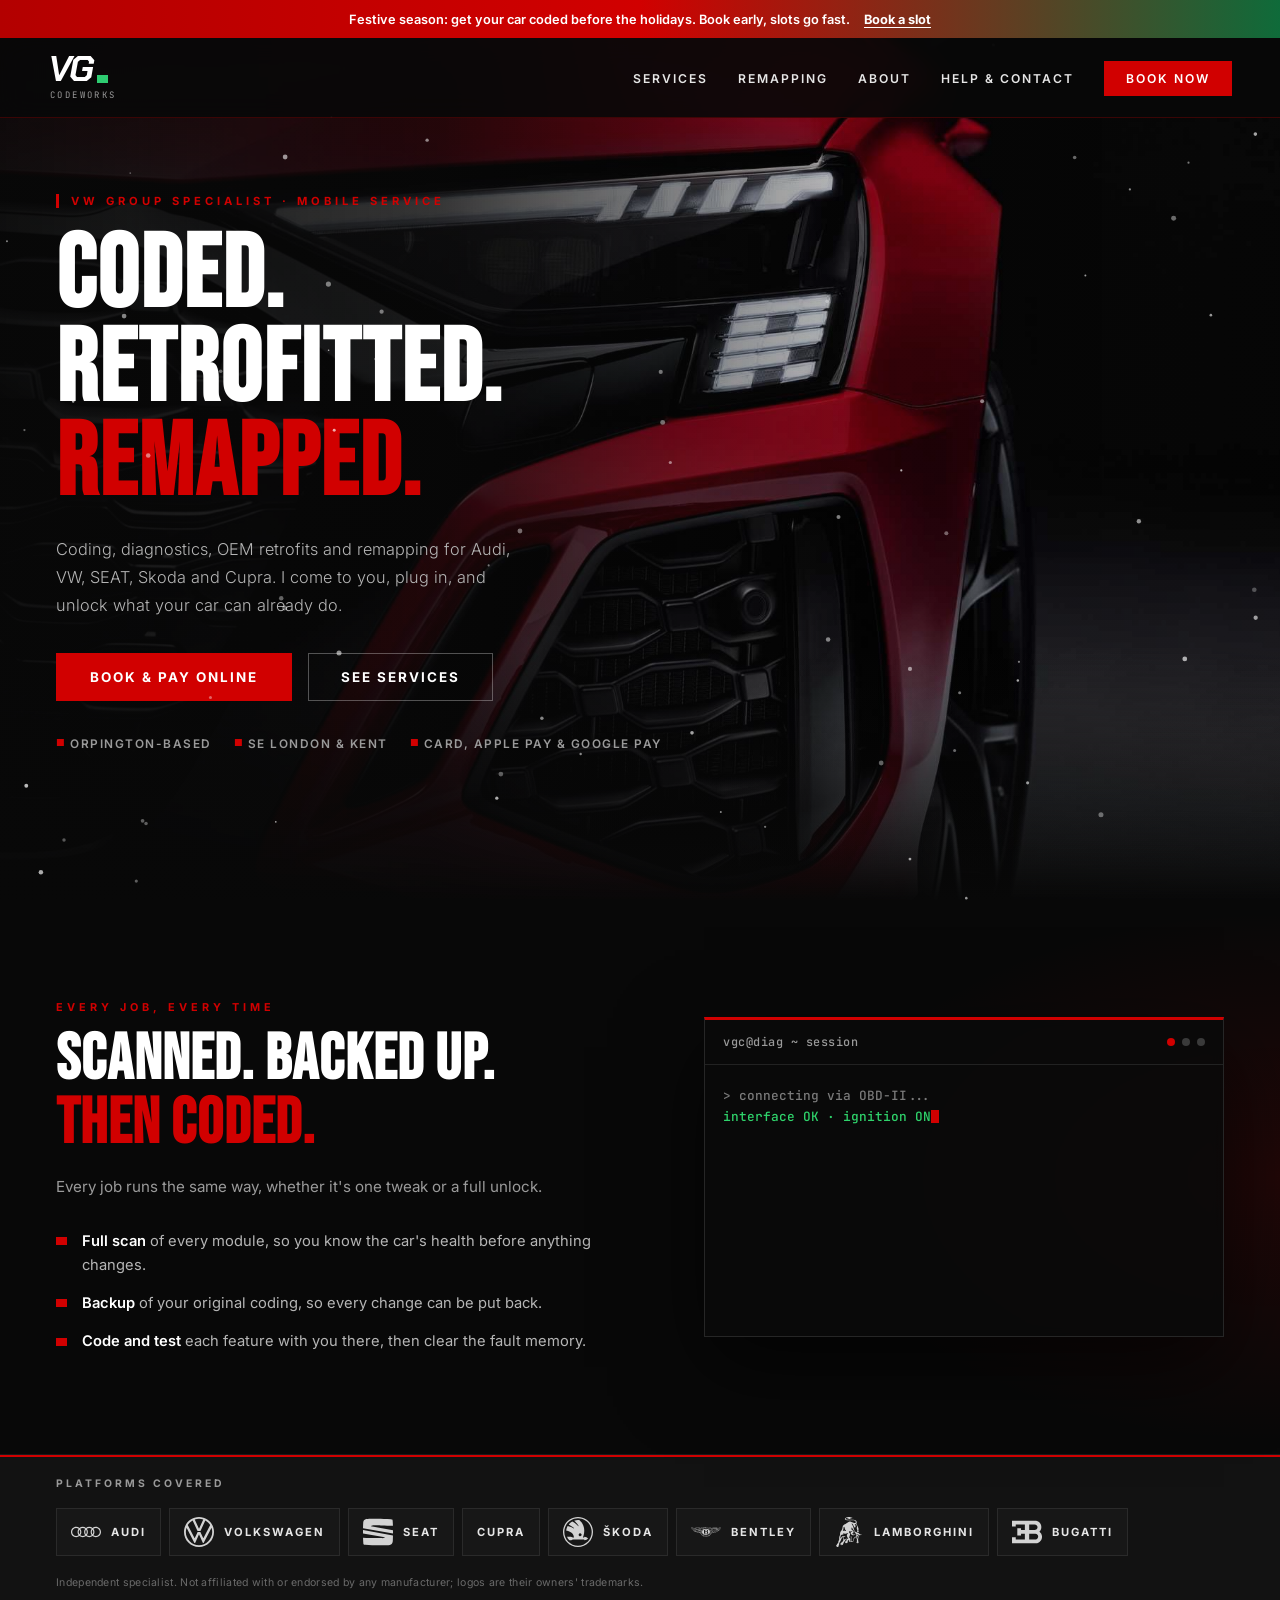
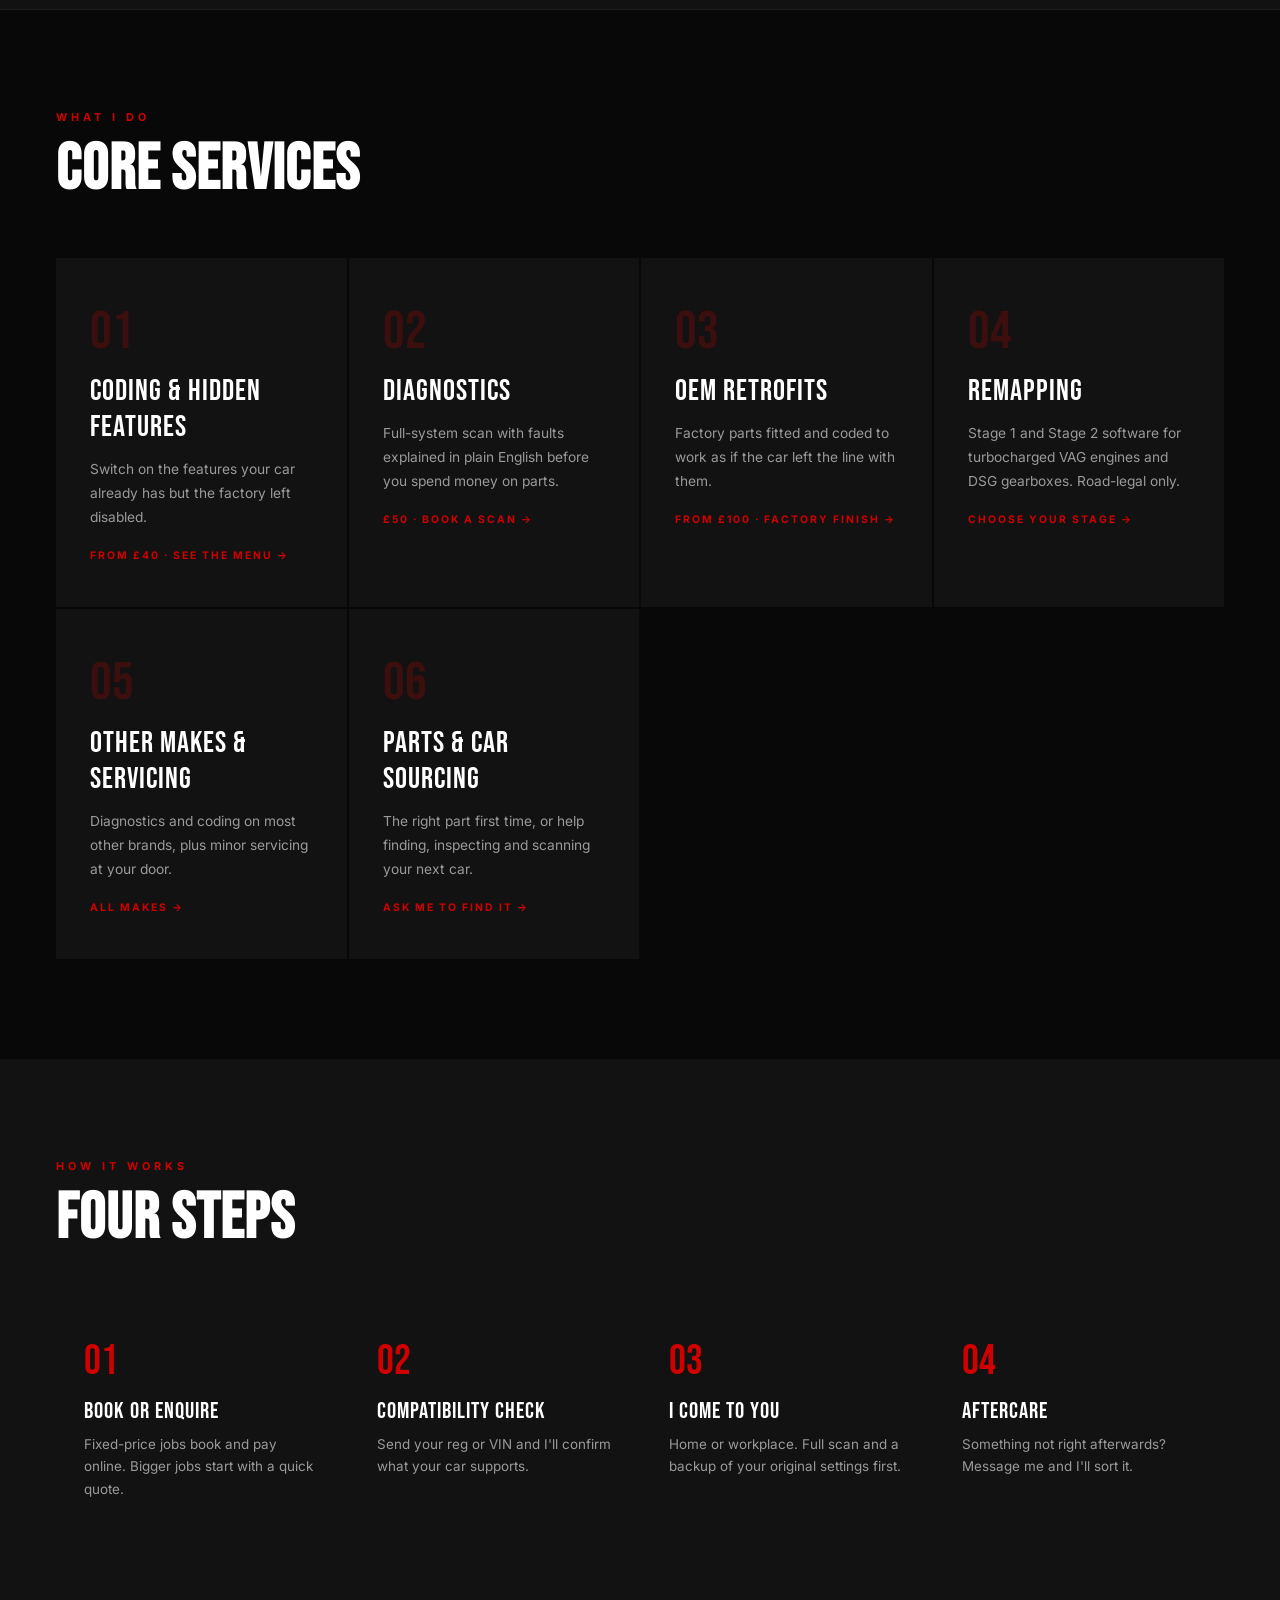
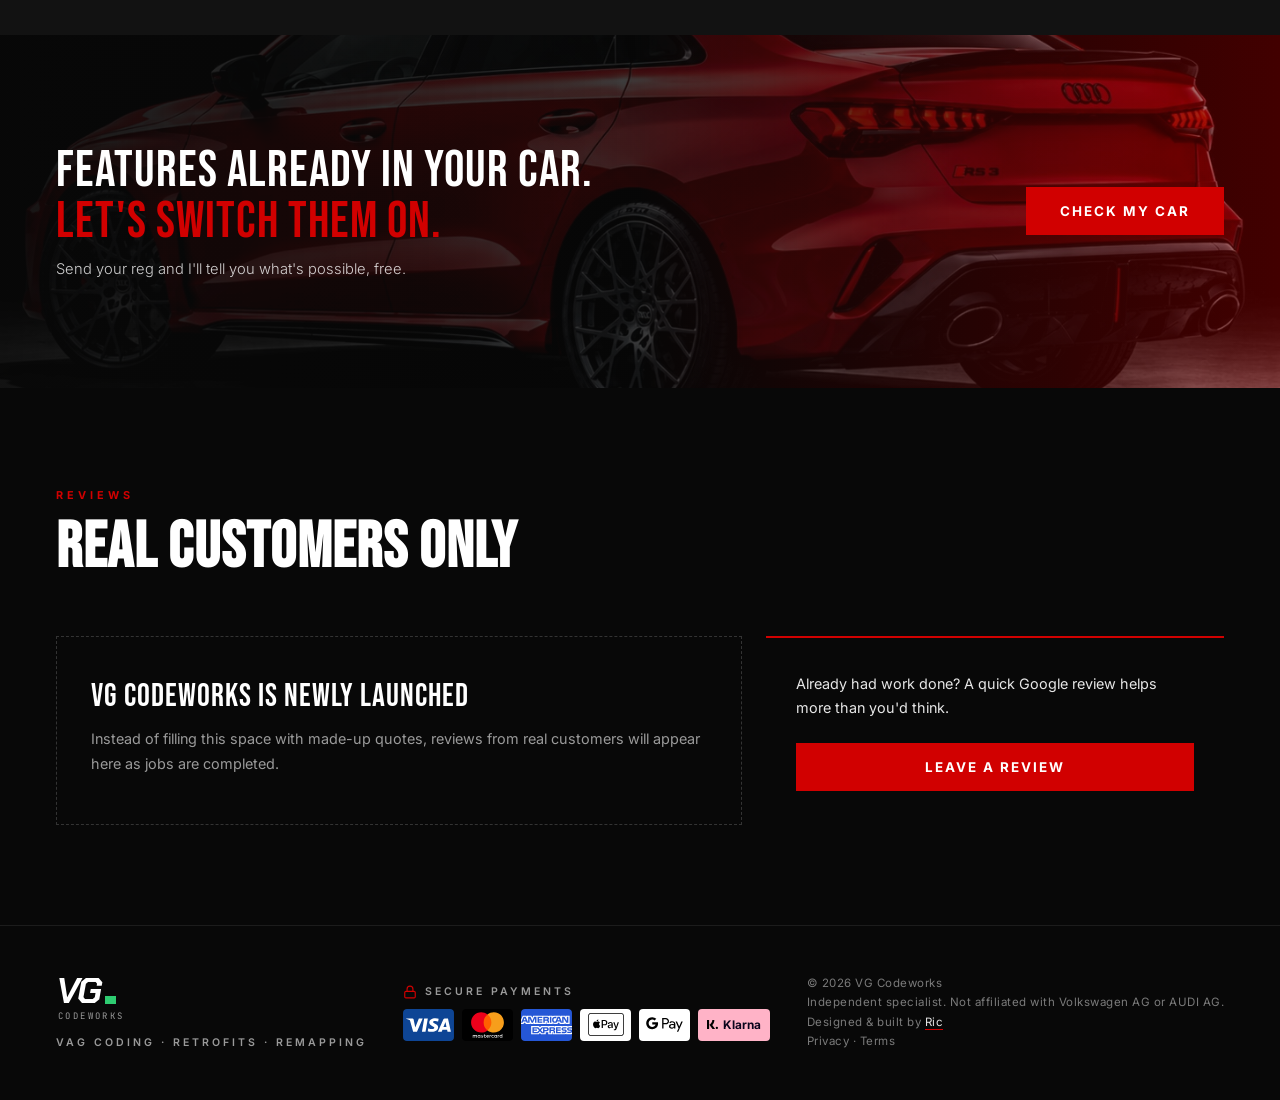
==== commit f914fd23: "Add files via upload" ====
--- a/index.html
+++ b/index.html
@@ -113,7 +113,7 @@
     <li class="brand-logo"><img src="images/brands/audi.svg" alt="" width="34" height="34" loading="lazy"><span>Audi</span></li>
     <li class="brand-logo"><img src="images/brands/volkswagen.svg" alt="" width="34" height="34" loading="lazy"><span>Volkswagen</span></li>
     <li class="brand-logo"><img src="images/brands/seat.svg" alt="" width="34" height="34" loading="lazy"><span>SEAT</span></li>
-    <li class="brand-logo"><img src="images/brands/cupra.svg" alt="" width="34" height="34" loading="lazy"><span>Cupra</span></li>
+    <li class="brand-logo text-only"><span>Cupra</span></li>
     <li class="brand-logo"><img src="images/brands/skoda.svg" alt="" width="34" height="34" loading="lazy"><span>Škoda</span></li>
     <li class="brand-logo"><img src="images/brands/bentley.svg" alt="" width="34" height="34" loading="lazy"><span>Bentley</span></li>
     <li class="brand-logo"><img src="images/brands/lamborghini.svg" alt="" width="34" height="34" loading="lazy"><span>Lamborghini</span></li>
--- a/styles.css
+++ b/styles.css
@@ -284,6 +284,8 @@
 .footer-copy { font-size: 0.72rem; color: #7a7a7a; letter-spacing: 0.5px; line-height: 1.7; }
 .footer-copy a { color: var(--light); text-decoration: none; border-bottom: 1px solid var(--red); }
 .footer-copy a:hover { color: var(--red); }
+.footer-copy .footer-legal a { color: inherit; border-bottom: 0; }
+.footer-copy .footer-legal a:hover { color: var(--white); }
 
 /* Reveal on scroll */
 .reveal { opacity: 0; transform: translateY(18px); transition: opacity 0.6s ease, transform 0.6s ease; }
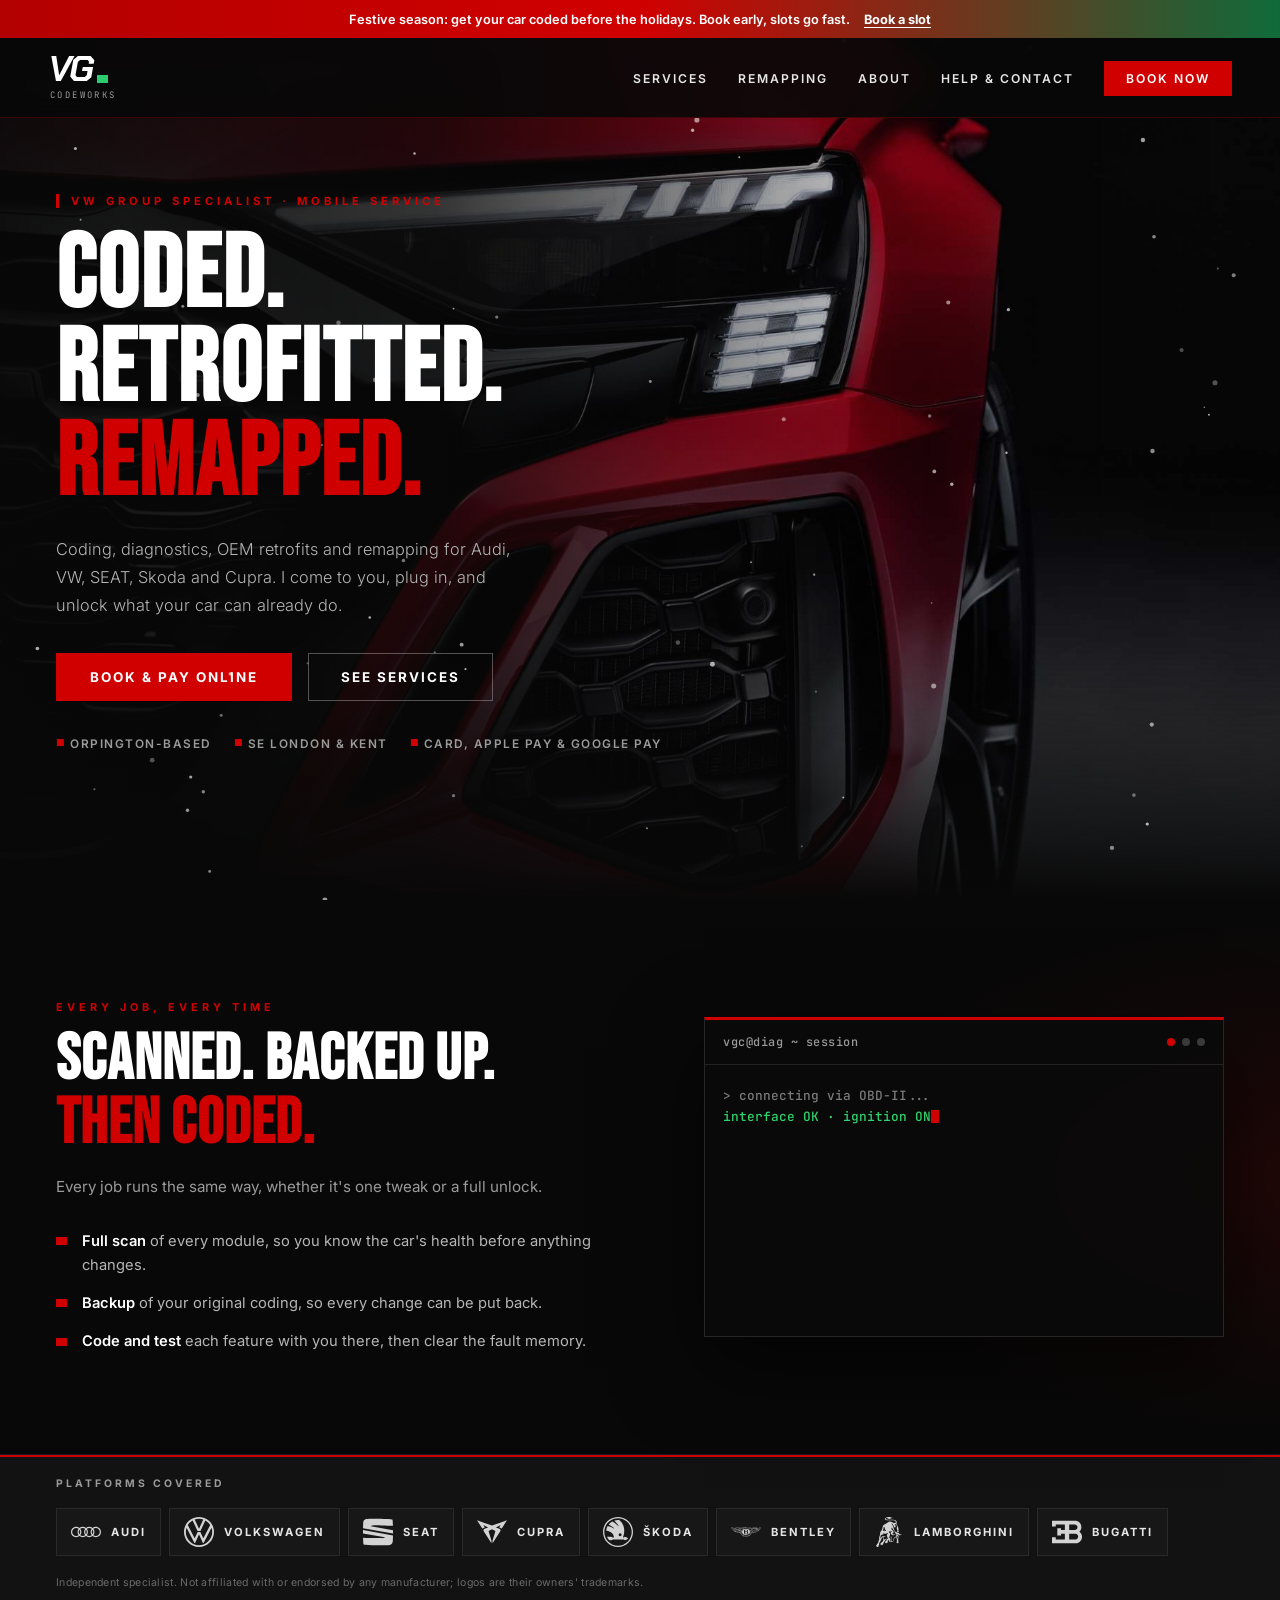
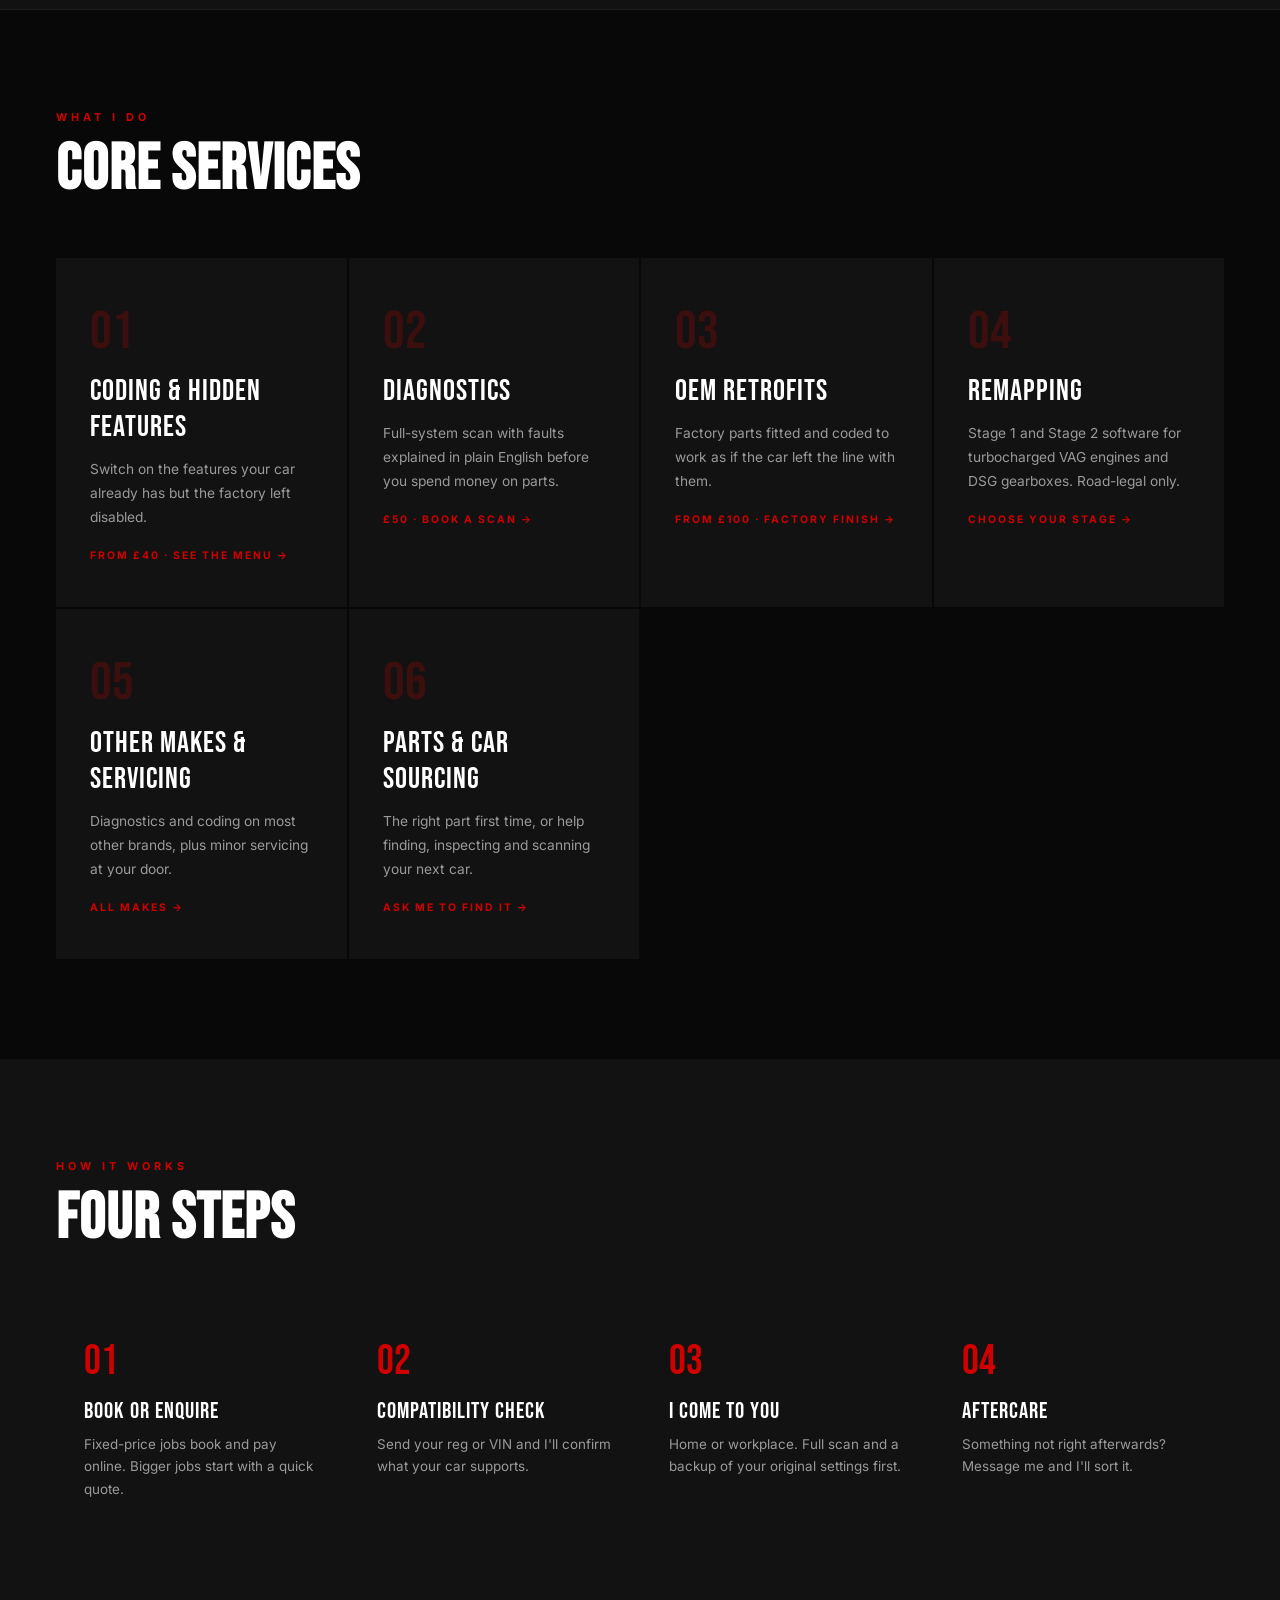
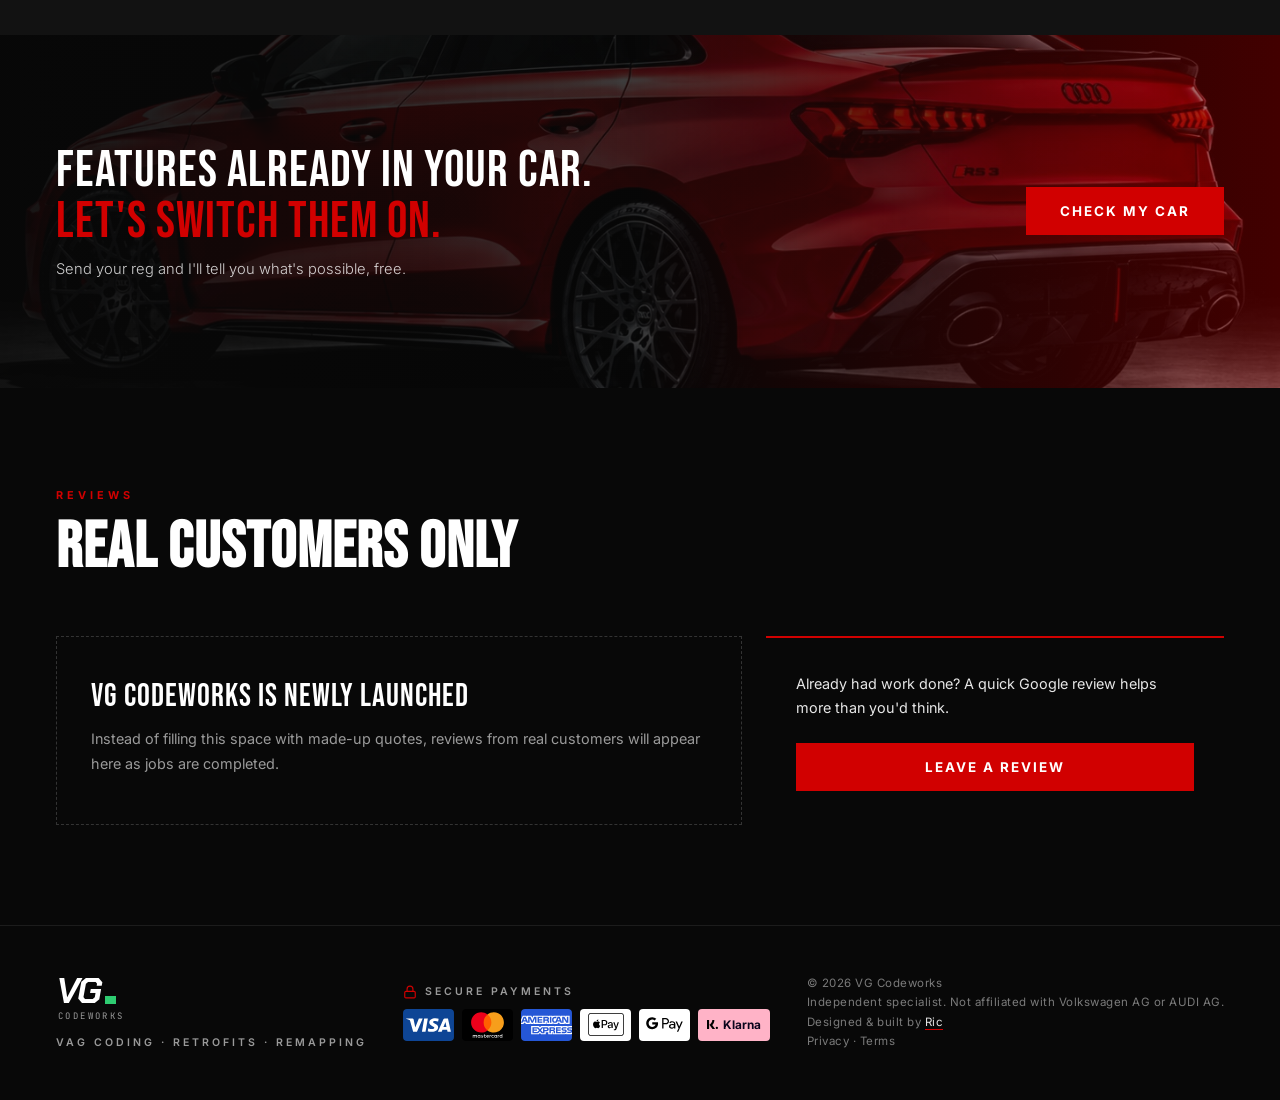
==== commit a192de27: "Add files via upload" ====
--- a/index.html
+++ b/index.html
@@ -113,7 +113,7 @@
     <li class="brand-logo"><img src="images/brands/audi.svg" alt="" width="34" height="34" loading="lazy"><span>Audi</span></li>
     <li class="brand-logo"><img src="images/brands/volkswagen.svg" alt="" width="34" height="34" loading="lazy"><span>Volkswagen</span></li>
     <li class="brand-logo"><img src="images/brands/seat.svg" alt="" width="34" height="34" loading="lazy"><span>SEAT</span></li>
-    <li class="brand-logo text-only"><span>Cupra</span></li>
+    <li class="brand-logo"><img src="images/brands/cupra.svg" alt="" width="34" height="34" loading="lazy"><span>Cupra</span></li>
     <li class="brand-logo"><img src="images/brands/skoda.svg" alt="" width="34" height="34" loading="lazy"><span>Škoda</span></li>
     <li class="brand-logo"><img src="images/brands/bentley.svg" alt="" width="34" height="34" loading="lazy"><span>Bentley</span></li>
     <li class="brand-logo"><img src="images/brands/lamborghini.svg" alt="" width="34" height="34" loading="lazy"><span>Lamborghini</span></li>
